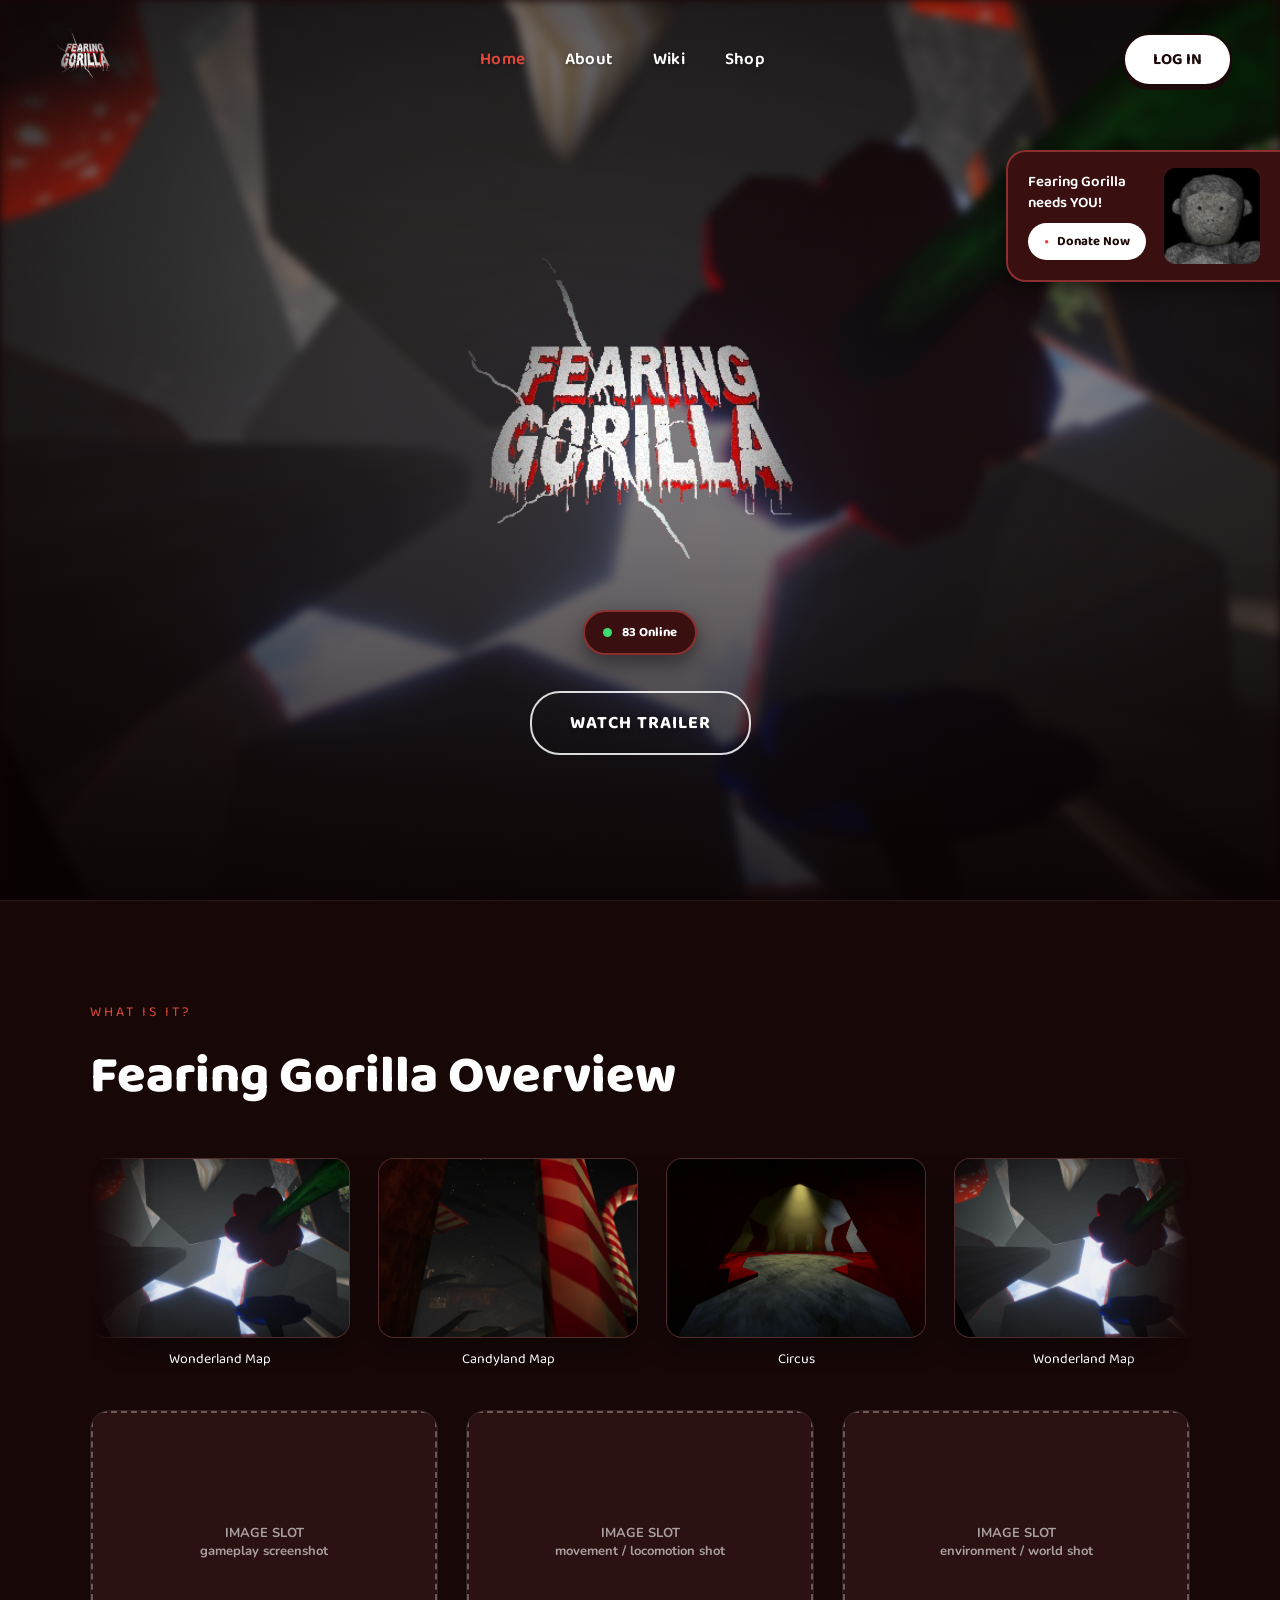
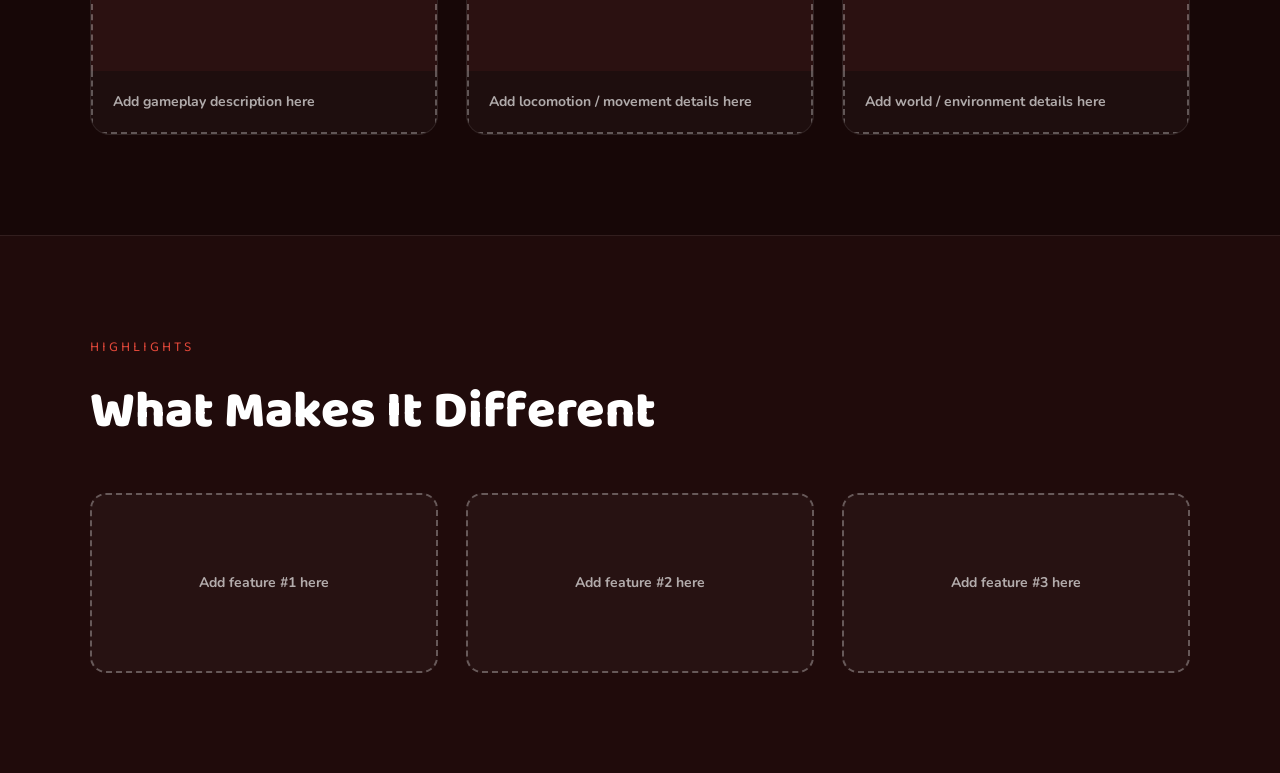
==== index.html @ 42591513 "push" ====
<!DOCTYPE html>
<html lang="en">
<head>
<meta charset="UTF-8">
<meta name="viewport" content="width=device-width, initial-scale=1.0">
<title>Fearing Gorilla</title>
<link rel="preconnect" href="https://fonts.googleapis.com">
<link rel="preconnect" href="https://fonts.gstatic.com" crossorigin>
<link href="https://fonts.googleapis.com/css2?family=Baloo+2:wght@500;600;700;800&family=Nunito:wght@400;600;700;800&display=swap" rel="stylesheet">
<link rel="stylesheet" href="css/style.css">
<link rel="icon" href="images/fg.WEBP" type="image/webp">
</head>
<body>

<nav class="navbar" id="navbar">
  <div class="logo-badge">
    <img src="images/fg.WEBP" alt="Fearing Gorilla logo">
  </div>

  <button class="menu-toggle" aria-label="Open menu">☰</button>

  <ul class="nav-links">
    <li><a href="index.html" class="active">Home</a></li>
    <li><a href="about.html">About</a></li>
    <li><a href="wiki.html">Wiki</a></li>
    <li><a href="https://your-shop-link.com" target="_blank" rel="noopener">Shop</a></li>
  </ul>

  <div class="nav-right">
    <button class="login-btn">LOG IN</button>
  </div>
</nav>

<div class="nav-overlay"></div>

<div class="hero" id="home">

  <img class="hero-bg" id="heroBg" alt="Fearing Gorilla background scene">
  <div class="hero-overlay"></div>

  <div class="minigame-panel">
    <div class="minigame-text">
      <p>Fearing Gorilla<br>needs YOU!</p>
      <a href="https://gofund.me/913f6c7d0" target="_blank" rel="noopener noreferrer">
        <button class="play-now">Donate Now</button>
      </a>
    </div>
    <div class="minigame-image">
      <img
        src="images/fgneedsyou.png"
        width="200"
        height="200"
      >
    </div>
  </div>

  <div class="hero-content">
    <img class="wordmark" src="images/fg.WEBP" alt="Fearing Gorilla wordmark logo">
    <div class="trailer-wrap">
      <button class="watch-trailer">WATCH TRAILER</button>
      <div class="online-badge online-badge--hero">
        <span class="online-dot"></span>
        <span id="onlineCount">-- Online</span>
      </div>
    </div>
  </div>

</div>

<section class="page-section">
  <div class="section-inner reveal">
    <div class="section-eyebrow">What is it?</div>
    <h2 class="section-title">Fearing Gorilla Overview</h2>
    <div class="photo-slider">
      <div class="slider-track" id="sliderTrack"></div>
    </div>
    <div class="info-slots">
      <div class="feature-card reveal-item">
        <div class="image-slot">IMAGE SLOT<br>gameplay screenshot</div>
        <div class="feature-text">Add gameplay description here</div>
      </div>
      <div class="feature-card reveal-item">
        <div class="image-slot">IMAGE SLOT<br>movement / locomotion shot</div>
        <div class="feature-text">Add locomotion / movement details here</div>
      </div>
      <div class="feature-card reveal-item">
        <div class="image-slot">IMAGE SLOT<br>environment / world shot</div>
        <div class="feature-text">Add world / environment details here</div>
      </div>
    </div>
  </div>
</section>

<section class="page-section alt">
  <div class="section-inner reveal">
    <div class="section-eyebrow">Highlights</div>
    <h2 class="section-title">What Makes It Different</h2>
    <div class="info-slots">
      <div class="info-slot">Add feature #1 here</div>
      <div class="info-slot">Add feature #2 here</div>
      <div class="info-slot">Add feature #3 here</div>
    </div>
  </div>
</section>

<script src="js/main.js"></script>

</body>
</html>
---- css/style.css ----
:root {
  --outline: #1c0909;
  --panel-dark: #3a0f0f;
  --panel-border: #8c2f2f;
  --accent: #c0392b;
  --accent-bright: #e2483a;
  --text-light: #ffffff;
  --nav-height: 96px;
  --body-bg: #170707;
  --body-bg-alt: #200b0b;
}

* {
  box-sizing: border-box;
  margin: 0;
  padding: 0;
}

html {
  scroll-behavior: smooth;
}

.resize-animation-stopper * {
  transition: none !important;
  animation: none !important;
}

html, body {
  height: 100%;
}

body {
  font-family: "Nunito", sans-serif;
  background: var(--body-bg);
  color: var(--text-light);
  overflow-x: hidden;
}

.navbar {
  position: fixed;
  top: 0;
  left: 0;
  right: 0;
  margin: 0 auto;
  width: 100%;
  z-index: 150;
  display: flex;
  align-items: center;
  justify-content: space-between;
  padding: 22px 48px;
  border-radius: 0px;
  transition:
    top 0.4s cubic-bezier(0.4, 0, 0.2, 1),
    width 0.4s cubic-bezier(0.4, 0, 0.2, 1),
    padding 0.4s cubic-bezier(0.4, 0, 0.2, 1),
    border-radius 0.4s ease;
}

.navbar::before {
  content: "";
  position: absolute;
  inset: 0;
  z-index: -1;
  border-radius: inherit;
  background: transparent;
  border: 1px solid transparent;
  transition: background 0.4s ease, border-color 0.4s ease, box-shadow 0.4s ease, backdrop-filter 0.4s ease;
}

.navbar.scrolled {
  top: 14px;
  width: min(92%, 1100px);
  padding: 10px 26px;
  border-radius: 999px;
}

.navbar.scrolled::before {
  background: rgba(58, 15, 15, 0.6);
  backdrop-filter: blur(16px);
  -webkit-backdrop-filter: blur(16px);
  border-color: rgba(255, 255, 255, 0.15);
  box-shadow: 0 10px 28px rgba(0, 0, 0, 0.45);
}

.logo-badge {
  display: flex;
  align-items: center;
  justify-content: center;
  width: 74px;
  height: 74px;
  flex-shrink: 0;
  transition: width 0.4s cubic-bezier(0.4, 0, 0.2, 1), height 0.4s cubic-bezier(0.4, 0, 0.2, 1);
}

.navbar.scrolled .logo-badge {
  width: 48px;
  height: 48px;
}

.logo-badge img {
  width: 100%;
  height: 100%;
  object-fit: contain;
}

.nav-links {
  display: flex;
  align-items: center;
  gap: 40px;
  list-style: none;
}

.nav-links a {
  color: var(--text-light);
  text-decoration: none;
  font-family: "Baloo 2", sans-serif;
  font-weight: 600;
  font-size: 17px;
  letter-spacing: 0.2px;
  text-shadow: 0 2px 4px rgba(0, 0, 0, 0.35);
  display: inline-flex;
  align-items: center;
  gap: 6px;
  transition: opacity 0.2s ease;
  white-space: nowrap;
}

.nav-links a:hover {
  opacity: 0.75;
}

.nav-links a.active {
  color: var(--accent-bright);
}

.nav-right {
  display: flex;
  align-items: center;
  gap: 18px;
  flex-shrink: 0;
}

.login-btn {
  font-family: "Baloo 2", sans-serif;
  font-weight: 700;
  font-size: 16px;
  color: var(--outline);
  background: var(--text-light);
  border: 2px solid var(--outline);
  border-radius: 30px;
  padding: 12px 28px;
  cursor: pointer;
  box-shadow: 0 4px 0 var(--outline);
  transition: transform 0.15s ease;
  white-space: nowrap;
}

.login-btn:hover {
  transform: translateY(-2px);
}

.menu-toggle {
  display: none;
  width: 42px;
  height: 42px;
  border-radius: 10px;
  border: 2px solid rgba(255, 255, 255, 0.6);
  background: rgba(255, 255, 255, 0.08);
  color: var(--text-light);
  font-size: 20px;
  cursor: pointer;
  align-items: center;
  justify-content: center;
  flex-shrink: 0;
}

.nav-overlay {
  display: none;
  position: fixed;
  inset: 0;
  background: rgba(0, 0, 0, 0.5);
  z-index: 130;
}

.nav-overlay.open {
  display: block;
}

.hero {
  position: relative;
  width: 100%;
  min-height: 100vh;
  display: flex;
  flex-direction: column;
  overflow: hidden;
}

.hero-bg {
  position: absolute;
  inset: 0;
  width: 100%;
  height: 100%;
  object-fit: cover;
  object-position: center center;
  z-index: 0;
  background: #3a1414;
  filter: blur(5px) saturate(1.15);
  opacity: 0;
  transition: opacity 0.8s ease;
}

.hero-bg.loaded {
  opacity: 1;
}

.hero-overlay {
  position: absolute;
  inset: 0;
  z-index: 1;
  background: linear-gradient(180deg, rgba(20, 5, 5, 0.25) 0%, rgba(15, 4, 4, 0.55) 60%, rgba(10, 2, 2, 0.85) 100%);
  pointer-events: none;
}

.hero-content {
  position: relative;
  z-index: 15;
  flex: 1;
  display: flex;
  flex-direction: column;
  align-items: center;
  justify-content: center;
  padding-top: calc(var(--nav-height) + 1vh);
  padding-bottom: 4vh;
  text-align: center;
  padding-left: 16px;
  padding-right: 16px;
}

.wordmark {
  width: min(64vw, 460px);
  height: auto;
  display: block;
}

.watch-trailer {
  margin-top: 22px;
  font-family: "Baloo 2", sans-serif;
  font-weight: 700;
  font-size: 18px;
  letter-spacing: 1px;
  color: var(--text-light);
  background: transparent;
  border: 2px solid rgba(255, 255, 255, 0.85);
  border-radius: 30px;
  padding: 16px 38px;
  cursor: pointer;
  text-shadow: 0 2px 4px rgba(0, 0, 0, 0.3);
  transition: background 0.2s ease;
}

.watch-trailer:hover {
  background: rgba(255, 255, 255, 0.12);
}

.trailer-wrap {
  position: relative;
  display: inline-block;
}

.online-badge.online-badge--hero {
  position: absolute;
  top: 0;
  left: 50%;
  bottom: auto;
  transform: translate(-50%, calc(-100% - 14px));
  z-index: 20;
  pointer-events: none;
  white-space: nowrap;
}

.minigame-panel {
  position: fixed;
  top: 150px;
  right: 0;
  z-index: 90;
  display: flex;
  align-items: center;
  background: var(--panel-dark);
  border: 2px solid var(--panel-border);
  border-right: none;
  border-radius: 20px 0 0 20px;
  padding: 16px 20px;
  box-shadow: -4px 6px 16px rgba(0, 0, 0, 0.45);
}

.minigame-text {
  font-family: "Baloo 2", sans-serif;
  margin-right: 18px;
}

.minigame-text p {
  font-size: 15px;
  font-weight: 600;
  line-height: 1.35;
  color: var(--text-light);
  white-space: nowrap;
}

.play-now {
  margin-top: 10px;
  display: inline-flex;
  align-items: center;
  gap: 8px;
  font-family: "Baloo 2", sans-serif;
  font-size: 13px;
  font-weight: 700;
  color: var(--outline);
  background: var(--text-light);
  border: none;
  border-radius: 20px;
  padding: 8px 16px;
  cursor: pointer;
}

.play-now::before {
  content: "\25CF";
  font-size: 8px;
  color: var(--accent-bright);
}

.minigame-image {
  width: 96px;
  height: 96px;
  border-radius: 12px;
  flex-shrink: 0;
  overflow: hidden;
}

.minigame-image img {
  width: 100%;
  height: 100%;
  object-fit: cover;
  display: block;
}

.online-badge {
  position: fixed;
  bottom: 24px;
  left: 24px;
  z-index: 90;
  display: flex;
  align-items: center;
  gap: 10px;
  background: var(--panel-dark);
  border: 2px solid var(--panel-border);
  border-radius: 999px;
  padding: 10px 18px;
  box-shadow: 0 8px 20px rgba(0, 0, 0, 0.45);
  font-family: "Baloo 2", sans-serif;
  font-size: 13px;
  font-weight: 700;
  color: var(--text-light);
}

.online-dot {
  width: 9px;
  height: 9px;
  border-radius: 50%;
  background: #3ddc71;
  box-shadow: 0 0 0 0 rgba(61, 220, 113, 0.6);
  animation: online-pulse 2s ease-out infinite;
  flex-shrink: 0;
}

@keyframes online-pulse {
  0% { box-shadow: 0 0 0 0 rgba(61, 220, 113, 0.6); }
  70% { box-shadow: 0 0 0 9px rgba(61, 220, 113, 0); }
  100% { box-shadow: 0 0 0 0 rgba(61, 220, 113, 0); }
}

.page-hero {
  position: relative;
  padding: calc(var(--nav-height) + 60px) 48px 80px 48px;
  text-align: center;
  background: radial-gradient(circle at 50% 0%, rgba(140, 47, 47, 0.35), transparent 60%), var(--body-bg);
}

.page-hero .section-eyebrow {
  justify-content: center;
  display: flex;
}

.page-hero .section-title {
  margin-bottom: 16px;
}

.page-hero p {
  max-width: 700px;
  margin: 0 auto;
  font-size: 17px;
  line-height: 1.7;
  color: rgba(255, 255, 255, 0.8);
}

.page-section {
  position: relative;
  padding: 100px 48px;
  background: var(--body-bg);
  border-top: 1px solid rgba(255, 255, 255, 0.08);
}

.page-section.alt {
  background: var(--body-bg-alt);
}

.section-inner {
  max-width: 1100px;
  margin: 0 auto;
}

.section-eyebrow {
  font-family: "Baloo 2", sans-serif;
  font-size: 14px;
  letter-spacing: 3px;
  color: var(--accent-bright);
  text-transform: uppercase;
  margin-bottom: 12px;
}

.section-title {
  font-family: "Baloo 2", sans-serif;
  font-weight: 800;
  font-size: clamp(30px, 5vw, 52px);
  margin-bottom: 40px;
  color: var(--text-light);
}

.info-slots {
  display: grid;
  grid-template-columns: repeat(auto-fit, minmax(260px, 1fr));
  gap: 28px;
}

.photo-slider {
  overflow: hidden;
  margin: 20px 0 40px;
  position: relative;
  -webkit-mask-image: linear-gradient(90deg, transparent, #000 6%, #000 94%, transparent);
  mask-image: linear-gradient(90deg, transparent, #000 6%, #000 94%, transparent);
}
.photo-slider:hover .slider-track {
  animation-play-state: paused;
}
.slider-track {
  display: flex;
  align-items: flex-start;
  width: max-content;
  animation: slide-track 30s linear infinite;
}
.photo-slider .slide-item {
  display: flex;
  flex-direction: column;
  align-items: center;
  flex-shrink: 0;
  margin-right: 28px;
  text-align: center;
}
.photo-slider .slide-item img {
  width: 260px;
  height: 180px;
  object-fit: cover;
  display: block;
  margin-bottom: 10px;
  border-radius: 16px;
  border: 1px solid rgba(255, 255, 255, 0.12);
  box-shadow: 0 10px 24px rgba(0, 0, 0, 0.35);
  background: var(--panel-dark);
  opacity: 0;
  transition: transform 0.3s ease, box-shadow 0.3s ease, opacity 0.5s ease;
}
.photo-slider .slide-item img.loaded {
  opacity: 1;
}
.photo-slider .slide-item:hover img {
  transform: translateY(-6px);
  box-shadow: 0 16px 32px rgba(0, 0, 0, 0.5);
}
.photo-slider .slide-item .slide-text {
  font-family: "Baloo 2", sans-serif;
  font-size: 14px;
  color: var(--text-light);
  text-shadow: 0 1px 3px rgba(0, 0, 0, 0.6);
}
@keyframes slide-track {
  0% { transform: translateX(0); }
  100% { transform: translateX(-50%); }
}

.info-slot {
  min-height: 180px;
  border: 2px dashed rgba(255, 255, 255, 0.3);
  border-radius: 16px;
  background: rgba(255, 255, 255, 0.03);
  display: flex;
  align-items: center;
  justify-content: center;
  text-align: center;
  padding: 24px;
  font-family: "Nunito", sans-serif;
  font-size: 14px;
  font-weight: 700;
  color: rgba(255, 255, 255, 0.65);
  line-height: 1.5;
}

.feature-card {
  display: flex;
  flex-direction: column;
  border-radius: 20px;
  overflow: hidden;
  background: rgba(255, 255, 255, 0.03);
  border: 1px solid rgba(255, 255, 255, 0.08);
}

.feature-card .image-slot {
  aspect-ratio: 4 / 3;
  border: 2px dashed rgba(255, 255, 255, 0.3);
  border-bottom: none;
  background: rgba(140, 47, 47, 0.12);
  display: flex;
  align-items: center;
  justify-content: center;
  text-align: center;
  font-family: "Nunito", sans-serif;
  font-weight: 700;
  font-size: 13px;
  color: rgba(255, 255, 255, 0.6);
  padding: 16px;
}

.feature-card .feature-text {
  padding: 20px;
  font-size: 14px;
  font-weight: 700;
  color: rgba(255, 255, 255, 0.65);
  line-height: 1.5;
  border: 2px dashed rgba(255, 255, 255, 0.3);
  border-top: none;
  flex: 1;
}

.reveal {
  opacity: 0;
  transform: translateY(48px) scale(0.98);
  transition: opacity 0.9s cubic-bezier(0.16, 1, 0.3, 1), transform 0.9s cubic-bezier(0.16, 1, 0.3, 1);
}

.reveal.visible {
  opacity: 1;
  transform: translateY(0) scale(1);
}

.info-slots .reveal-item {
  opacity: 0;
  transform: translateY(36px);
  transition: opacity 0.7s cubic-bezier(0.16, 1, 0.3, 1), transform 0.7s cubic-bezier(0.16, 1, 0.3, 1);
}

.info-slots .reveal-item.visible {
  opacity: 1;
  transform: translateY(0);
}

.info-slots .reveal-item:nth-child(1) { transition-delay: 0s; }
.info-slots .reveal-item:nth-child(2) { transition-delay: 0.12s; }
.info-slots .reveal-item:nth-child(3) { transition-delay: 0.24s; }
.info-slots .reveal-item:nth-child(4) { transition-delay: 0.36s; }

@media (max-width: 900px) {
  .navbar {
    padding: 18px 18px;
  }

  .navbar.scrolled {
    width: 94%;
    padding: 8px 16px;
  }

  .logo-badge {
    width: 52px;
    height: 52px;
  }

  .navbar.scrolled .logo-badge {
    width: 40px;
    height: 40px;
  }

  .nav-links {
    position: fixed;
    top: 0;
    right: 0;
    height: 100vh;
    width: min(78vw, 320px);
    background: var(--panel-dark);
    border-left: 2px solid var(--panel-border);
    flex-direction: column;
    justify-content: center;
    align-items: flex-start;
    gap: 28px;
    padding: 40px;
    z-index: 140;
    transform: translateX(100%);
    transition: none;
  }

  .nav-links.menu-transition {
    transition: transform 0.3s ease;
  }

  .nav-links.open {
    transform: translateX(0);
  }

  .nav-links a {
    font-size: 20px;
  }

  .nav-right .login-btn {
    display: none;
  }

  .menu-toggle {
    display: flex;
    margin-left: auto;
  }

  .wordmark {
    width: min(70vw, 340px);
  }

  .watch-trailer {
    margin-top: 18px;
    padding: 13px 30px;
    font-size: 15px;
  }

  .minigame-panel {
    top: 88px;
    right: 0;
    max-width: 62vw;
    border-radius: 16px 0 0 16px;
    padding: 10px 12px;
  }

  .minigame-text {
    margin-right: 10px;
  }

  .minigame-text p {
    white-space: normal;
    font-size: 11px;
  }

  .play-now {
    font-size: 10px;
    padding: 6px 10px;
  }

  .minigame-image {
    width: 52px;
    height: 52px;
  }

  .page-section {
    padding: 70px 24px;
  }

  .page-hero {
    padding: calc(var(--nav-height) + 40px) 24px 60px 24px;
  }
}

@media (max-width: 480px) {
  .wordmark {
    width: 78vw;
  }

  .minigame-panel {
    top: 76px;
    max-width: 58vw;
    padding: 8px 10px;
  }

  .minigame-text p {
    font-size: 10px;
  }

  .minigame-image {
    width: 44px;
    height: 44px;
  }
}
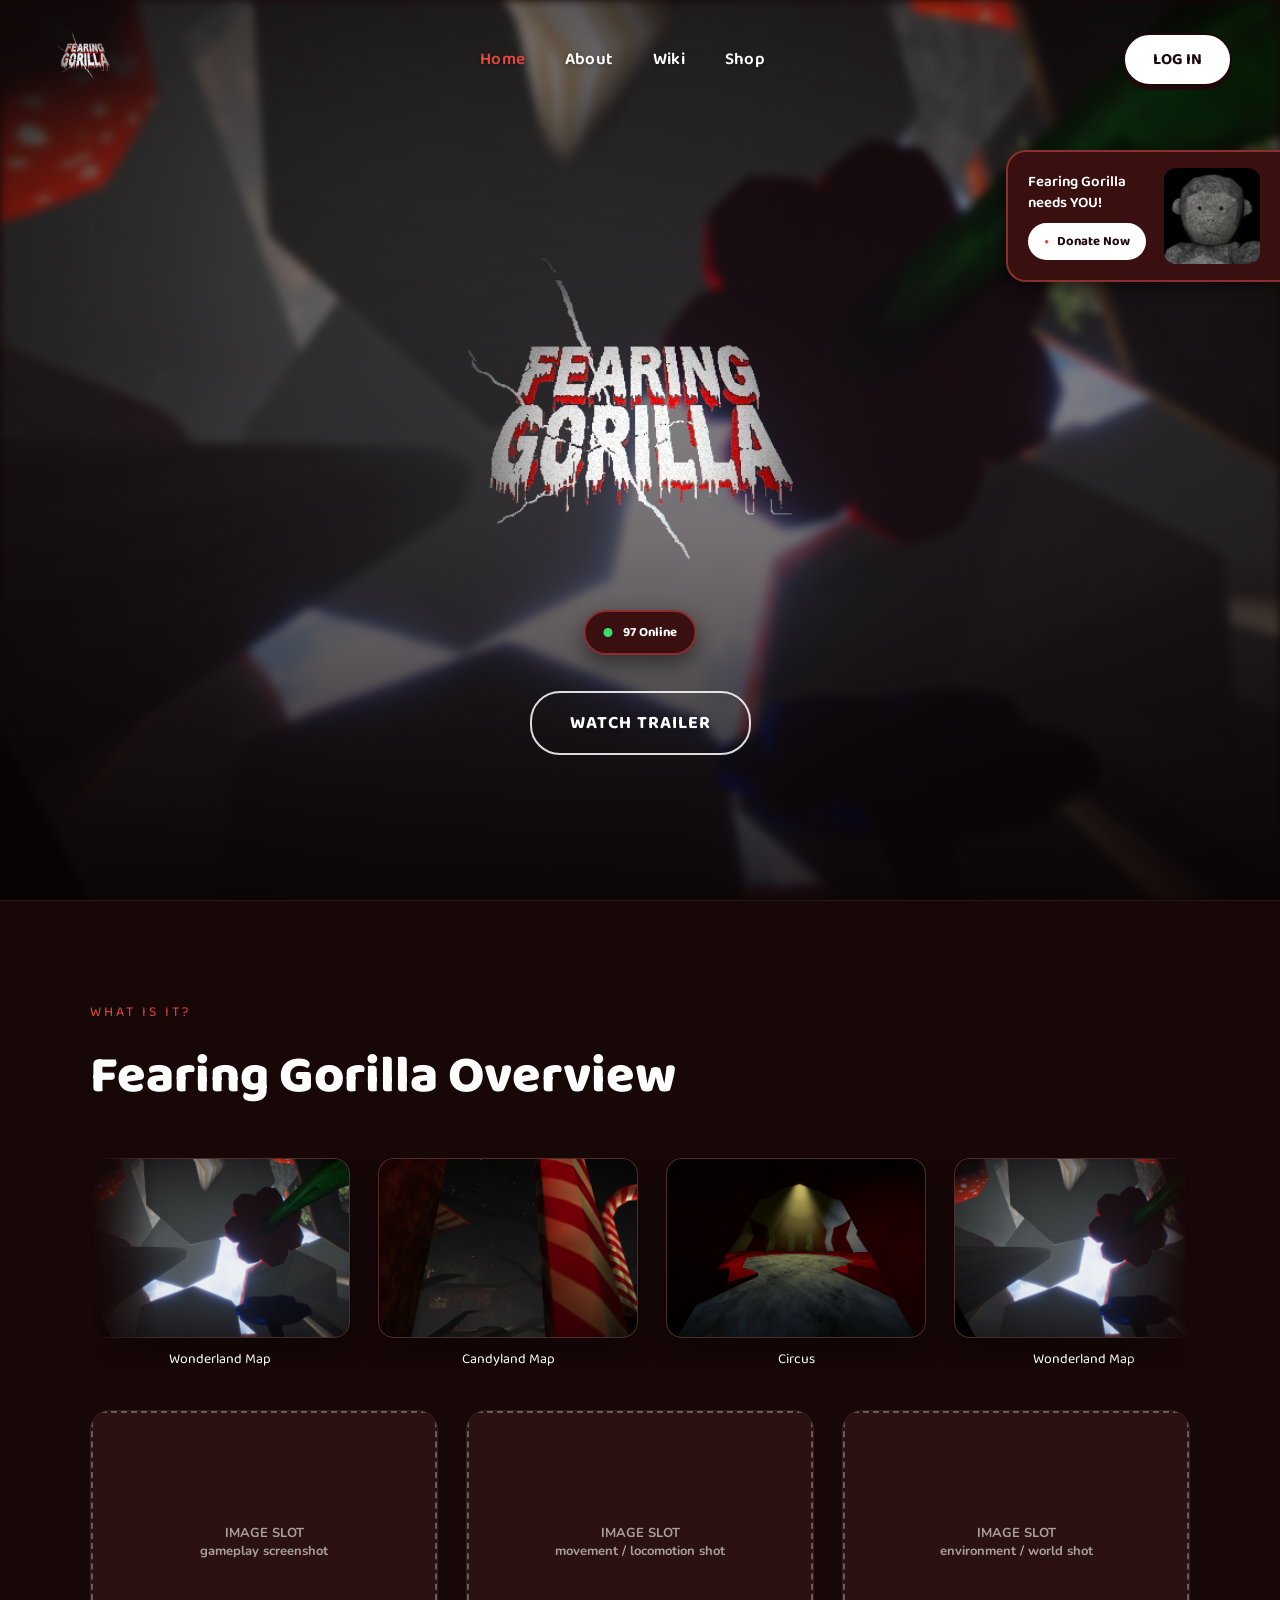
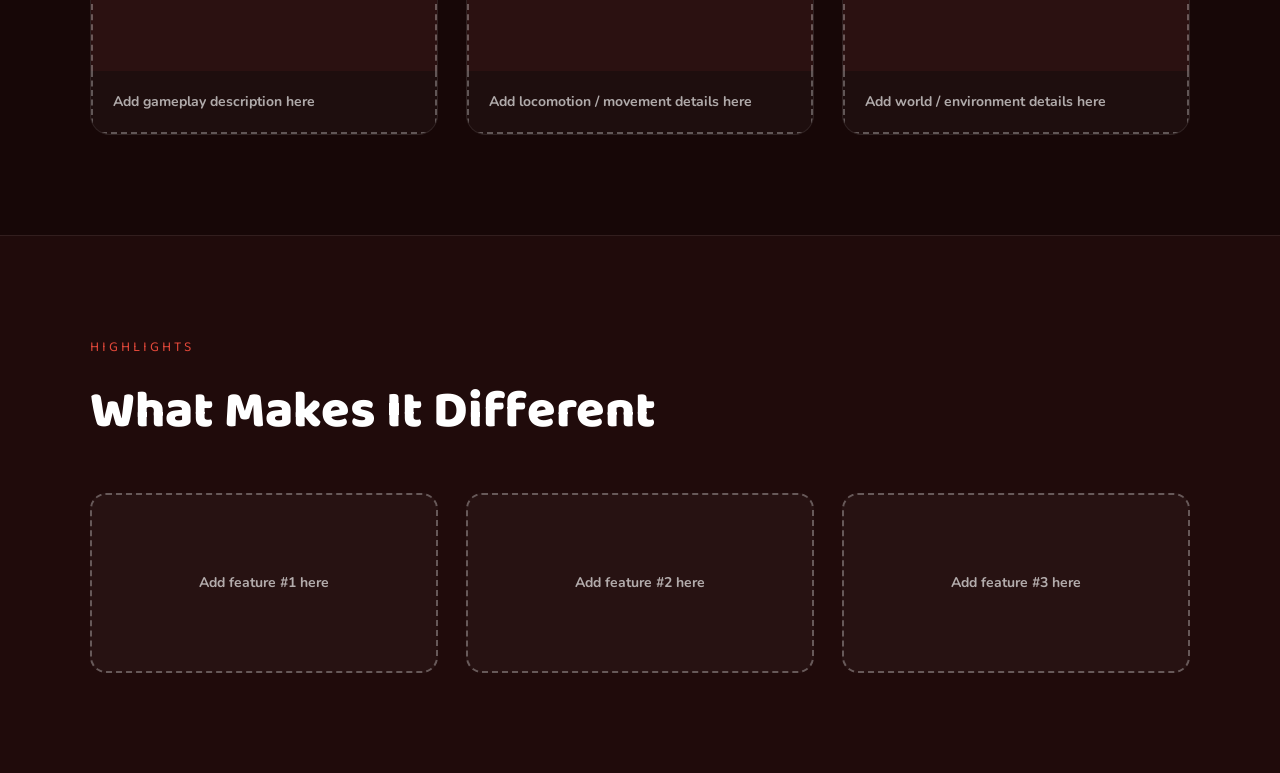
==== commit 63f67736: "AMAMAMAMA" ====
--- a/index.html
+++ b/index.html
@@ -24,6 +24,7 @@
     <li><a href="about.html">About</a></li>
     <li><a href="wiki.html">Wiki</a></li>
     <li><a href="https://your-shop-link.com" target="_blank" rel="noopener">Shop</a></li>
+    <li class="nav-login-item"><button class="login-btn">LOG IN</button></li>
   </ul>
 
   <div class="nav-right">
--- a/css/style.css
+++ b/css/style.css
@@ -131,6 +131,10 @@
 
 .nav-links a.active {
   color: var(--accent-bright);
+}
+
+.nav-login-item {
+  display: none;
 }
 
 .nav-right {
@@ -626,6 +630,16 @@
     font-size: 20px;
   }
 
+  .nav-login-item {
+    display: block;
+    width: 100%;
+    margin-top: 4px;
+  }
+
+  .nav-login-item .login-btn {
+    width: 100%;
+  }
+
   .nav-right .login-btn {
     display: none;
   }
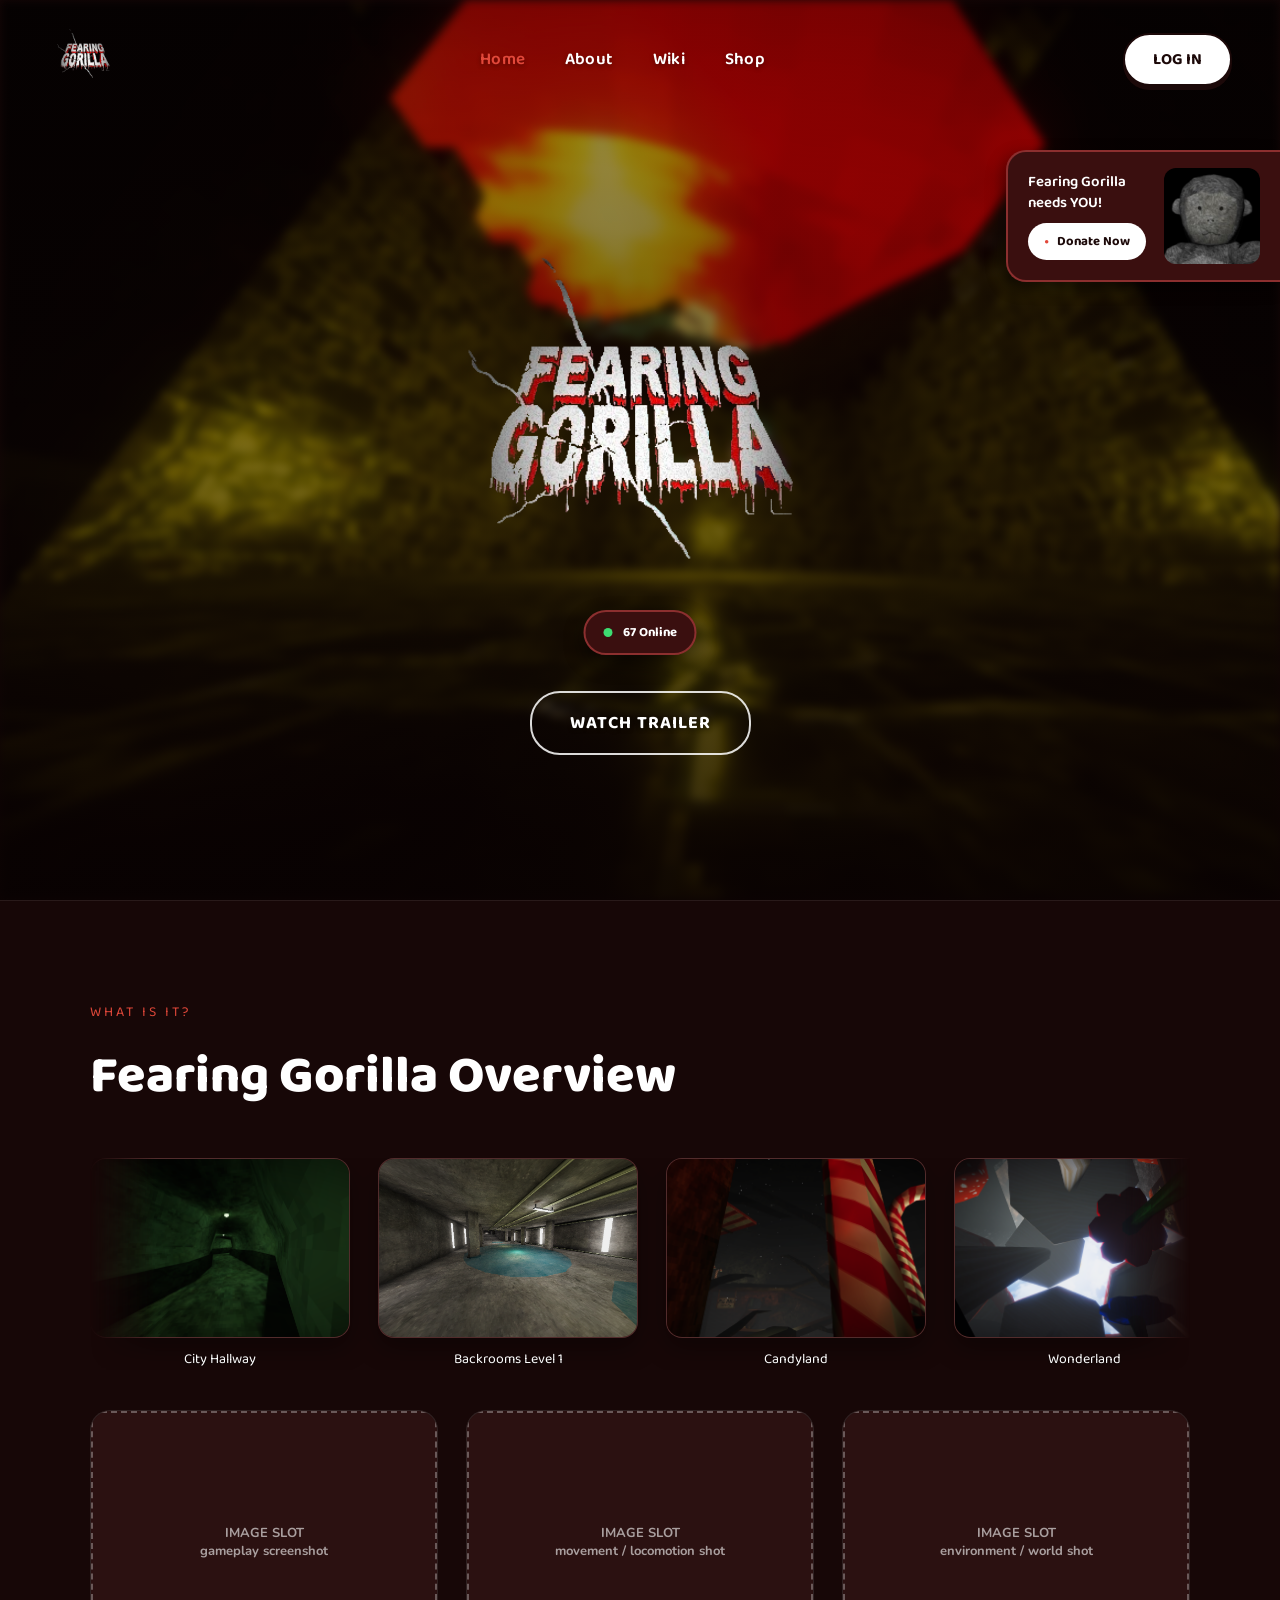
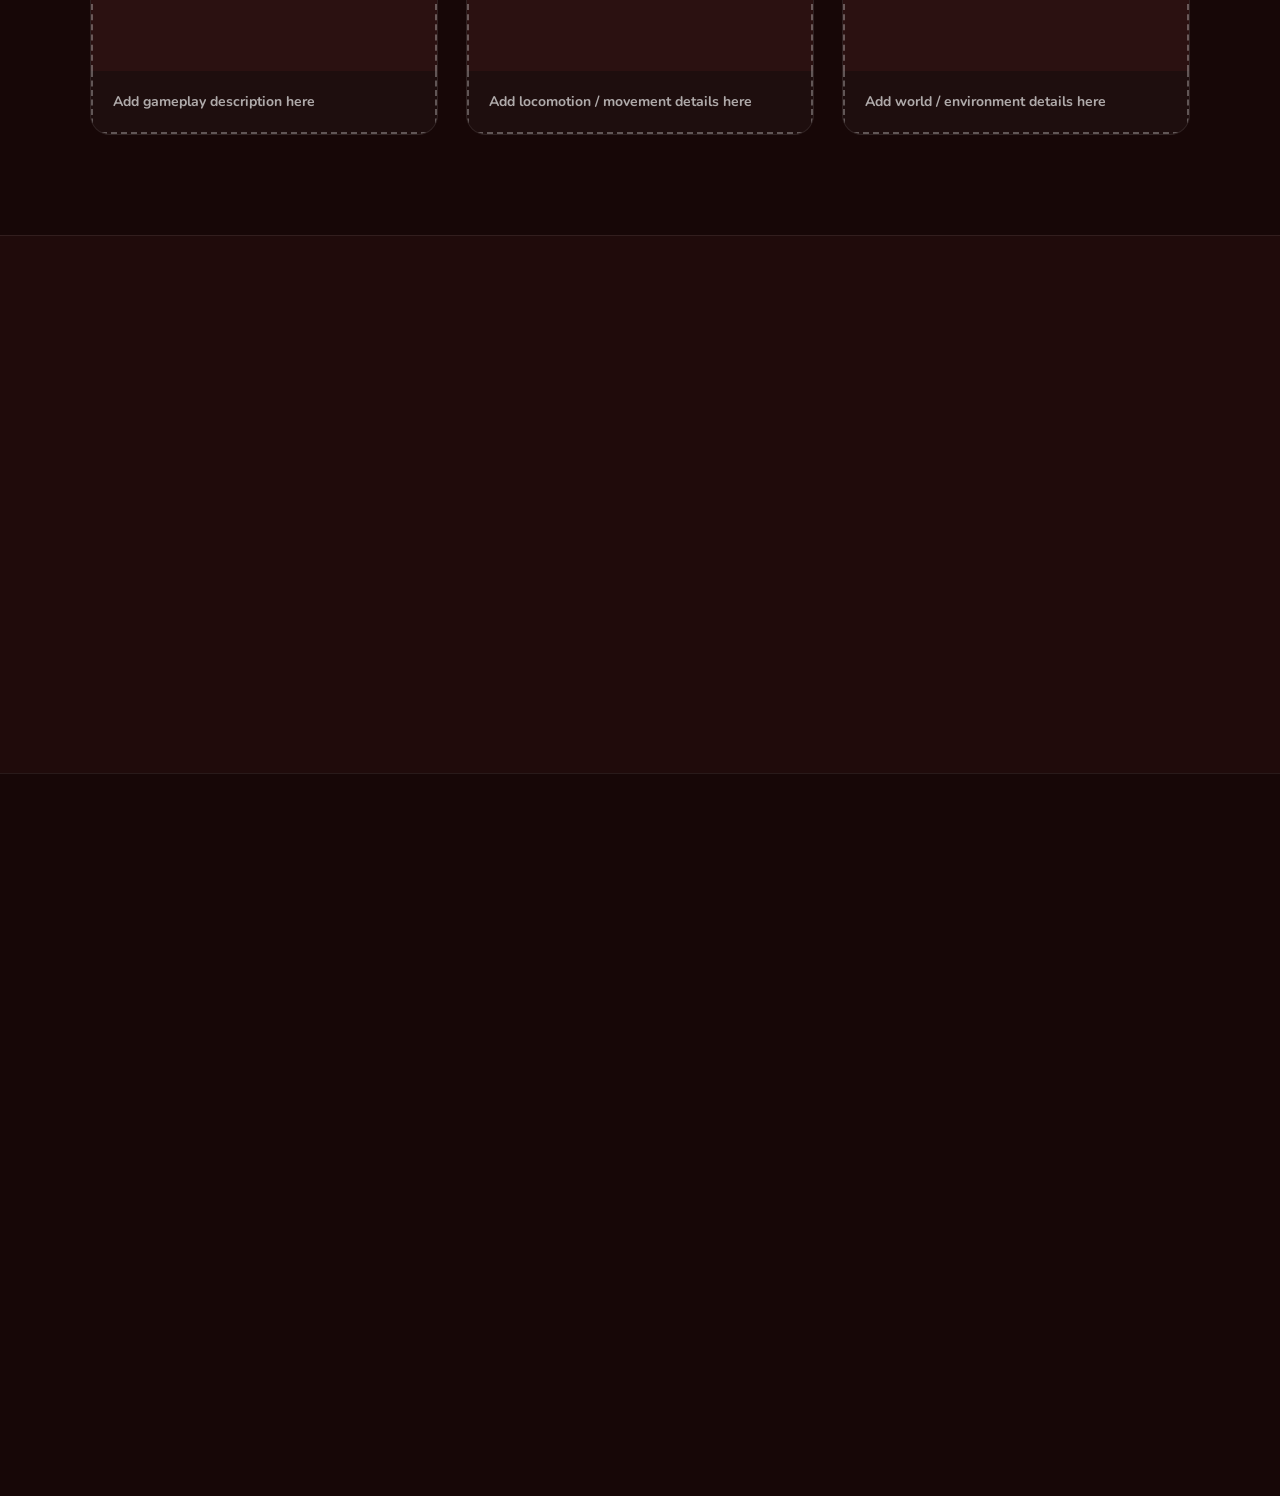
==== commit 3b4909e1: "new iamges" ====
--- a/index.html
+++ b/index.html
@@ -97,9 +97,30 @@
     <div class="section-eyebrow">Highlights</div>
     <h2 class="section-title">What Makes It Different</h2>
     <div class="info-slots">
-      <div class="info-slot">Add feature #1 here</div>
-      <div class="info-slot">Add feature #2 here</div>
-      <div class="info-slot">Add feature #3 here</div>
+      <div class="info-slot reveal-item">Popularized the summon concept in GTH</div>
+      <div class="info-slot reveal-item">A visual style that stands apart from most games in the genre</div>
+      <div class="info-slot reveal-item">Home to original monster designs like Wendigo and Jesterox</div>
+    </div>
+  </div>
+</section>
+
+<section class="page-section">
+  <div class="section-inner reveal">
+    <div class="section-eyebrow">Cinematics</div>
+    <h2 class="section-title">Trailers</h2>
+    <div class="info-slots">
+      <div class="feature-card reveal-item">
+        <div class="video-embed">
+          <iframe src="https://www.youtube-nocookie.com/embed/gchhqTgJVt0" title="YAAI Cinematic Trailer" loading="lazy" allow="accelerometer; autoplay; clipboard-write; encrypted-media; gyroscope; picture-in-picture; web-share" allowfullscreen></iframe>
+        </div>
+        <div class="feature-text">YAAI — Cinematic Trailer</div>
+      </div>
+      <div class="feature-card reveal-item">
+        <div class="video-embed">
+          <iframe src="https://www.youtube-nocookie.com/embed/AbnX6OVmGRc" title="Achromatic Providence Cinematic Trailer" loading="lazy" allow="accelerometer; autoplay; clipboard-write; encrypted-media; gyroscope; picture-in-picture; web-share" allowfullscreen></iframe>
+        </div>
+        <div class="feature-text">Achromatic Providence — Cinematic Trailer</div>
+      </div>
     </div>
   </div>
 </section>
--- a/css/style.css
+++ b/css/style.css
@@ -25,6 +25,31 @@
   animation: none !important;
 }
 
+@keyframes fade-up-in {
+  from { opacity: 0; transform: translateY(28px); }
+  to { opacity: 1; transform: translateY(0); }
+}
+
+@keyframes fade-in-only {
+  from { opacity: 0; }
+  to { opacity: 1; }
+}
+
+@keyframes drop-in {
+  from { opacity: 0; transform: translateY(-26px); }
+  to { opacity: 1; transform: translateY(0); }
+}
+
+@keyframes slide-in-right {
+  from { opacity: 0; transform: translateX(50px); }
+  to { opacity: 1; transform: translateX(0); }
+}
+
+@keyframes rise-in {
+  from { opacity: 0; transform: translateY(20px); }
+  to { opacity: 1; transform: translateY(0); }
+}
+
 html, body {
   height: 100%;
 }
@@ -34,6 +59,17 @@
   background: var(--body-bg);
   color: var(--text-light);
   overflow-x: hidden;
+  opacity: 0;
+  transition: opacity 0.4s cubic-bezier(0.4, 0, 0.2, 1);
+}
+
+body.page-loaded {
+  opacity: 1;
+}
+
+body.page-leaving {
+  opacity: 0;
+  transition: opacity 0.3s cubic-bezier(0.4, 0, 0.2, 1);
 }
 
 .navbar {
@@ -49,6 +85,7 @@
   justify-content: space-between;
   padding: 22px 48px;
   border-radius: 0px;
+  animation: drop-in 0.7s cubic-bezier(0.16, 1, 0.3, 1) both;
   transition:
     top 0.4s cubic-bezier(0.4, 0, 0.2, 1),
     width 0.4s cubic-bezier(0.4, 0, 0.2, 1),
@@ -101,6 +138,11 @@
   width: 100%;
   height: 100%;
   object-fit: contain;
+  transition: transform 0.35s cubic-bezier(0.34, 1.56, 0.64, 1);
+}
+
+.logo-badge:hover img {
+  transform: scale(1.08) rotate(-4deg);
 }
 
 .nav-links {
@@ -121,12 +163,31 @@
   display: inline-flex;
   align-items: center;
   gap: 6px;
-  transition: opacity 0.2s ease;
+  position: relative;
+  transition: opacity 0.25s ease, transform 0.25s ease;
   white-space: nowrap;
 }
 
+.nav-links a::after {
+  content: "";
+  position: absolute;
+  left: 0;
+  bottom: -4px;
+  width: 100%;
+  height: 2px;
+  background: var(--accent-bright);
+  transform: scaleX(0);
+  transform-origin: left;
+  transition: transform 0.3s cubic-bezier(0.4, 0, 0.2, 1);
+}
+
 .nav-links a:hover {
-  opacity: 0.75;
+  opacity: 0.85;
+  transform: translateY(-2px);
+}
+
+.nav-links a:hover::after {
+  transform: scaleX(1);
 }
 
 .nav-links a.active {
@@ -155,12 +216,18 @@
   padding: 12px 28px;
   cursor: pointer;
   box-shadow: 0 4px 0 var(--outline);
-  transition: transform 0.15s ease;
+  transition: transform 0.2s cubic-bezier(0.34, 1.56, 0.64, 1), box-shadow 0.2s ease;
   white-space: nowrap;
 }
 
 .login-btn:hover {
-  transform: translateY(-2px);
+  transform: translateY(-3px);
+  box-shadow: 0 6px 0 var(--outline);
+}
+
+.login-btn:active {
+  transform: translateY(1px);
+  box-shadow: 0 2px 0 var(--outline);
 }
 
 .menu-toggle {
@@ -176,18 +243,35 @@
   align-items: center;
   justify-content: center;
   flex-shrink: 0;
+  transition: background 0.2s ease, border-color 0.2s ease, transform 0.35s cubic-bezier(0.34, 1.56, 0.64, 1);
+}
+
+.menu-toggle:hover {
+  background: rgba(255, 255, 255, 0.16);
+  border-color: rgba(255, 255, 255, 0.9);
+}
+
+.menu-toggle:active {
+  transform: scale(0.9);
+}
+
+.menu-toggle.is-open {
+  transform: rotate(90deg);
 }
 
 .nav-overlay {
-  display: none;
   position: fixed;
   inset: 0;
   background: rgba(0, 0, 0, 0.5);
   z-index: 130;
+  opacity: 0;
+  pointer-events: none;
+  transition: opacity 0.3s ease;
 }
 
 .nav-overlay.open {
-  display: block;
+  opacity: 1;
+  pointer-events: auto;
 }
 
 .hero {
@@ -244,6 +328,7 @@
   width: min(64vw, 460px);
   height: auto;
   display: block;
+  animation: fade-up-in 0.9s cubic-bezier(0.16, 1, 0.3, 1) 0.15s both;
 }
 
 .watch-trailer {
@@ -259,11 +344,19 @@
   padding: 16px 38px;
   cursor: pointer;
   text-shadow: 0 2px 4px rgba(0, 0, 0, 0.3);
-  transition: background 0.2s ease;
+  animation: fade-up-in 0.9s cubic-bezier(0.16, 1, 0.3, 1) 0.4s both;
+  transition: background 0.25s ease, transform 0.25s cubic-bezier(0.34, 1.56, 0.64, 1), box-shadow 0.25s ease, border-color 0.25s ease;
 }
 
 .watch-trailer:hover {
   background: rgba(255, 255, 255, 0.12);
+  transform: translateY(-3px) scale(1.03);
+  box-shadow: 0 10px 24px rgba(0, 0, 0, 0.35);
+  border-color: #ffffff;
+}
+
+.watch-trailer:active {
+  transform: translateY(-1px) scale(0.98);
 }
 
 .trailer-wrap {
@@ -280,6 +373,7 @@
   z-index: 20;
   pointer-events: none;
   white-space: nowrap;
+  animation: fade-in-only 0.9s ease 0.7s both;
 }
 
 .minigame-panel {
@@ -295,6 +389,14 @@
   border-radius: 20px 0 0 20px;
   padding: 16px 20px;
   box-shadow: -4px 6px 16px rgba(0, 0, 0, 0.45);
+  transform-origin: right center;
+  animation: slide-in-right 0.8s cubic-bezier(0.16, 1, 0.3, 1) 0.5s both;
+  transition: transform 0.3s cubic-bezier(0.34, 1.56, 0.64, 1), box-shadow 0.3s ease;
+}
+
+.minigame-panel:hover {
+  transform: scale(1.035);
+  box-shadow: -8px 10px 24px rgba(0, 0, 0, 0.55);
 }
 
 .minigame-text {
@@ -324,6 +426,16 @@
   border-radius: 20px;
   padding: 8px 16px;
   cursor: pointer;
+  transition: transform 0.2s cubic-bezier(0.34, 1.56, 0.64, 1), box-shadow 0.2s ease;
+}
+
+.play-now:hover {
+  transform: translateY(-2px) scale(1.04);
+  box-shadow: 0 6px 14px rgba(0, 0, 0, 0.35);
+}
+
+.play-now:active {
+  transform: translateY(0) scale(0.97);
 }
 
 .play-now::before {
@@ -364,6 +476,7 @@
   font-size: 13px;
   font-weight: 700;
   color: var(--text-light);
+  animation: rise-in 0.7s cubic-bezier(0.16, 1, 0.3, 1) 0.3s both;
 }
 
 .online-dot {
@@ -392,10 +505,12 @@
 .page-hero .section-eyebrow {
   justify-content: center;
   display: flex;
+  animation: rise-in 0.6s cubic-bezier(0.16, 1, 0.3, 1) 0.1s both;
 }
 
 .page-hero .section-title {
   margin-bottom: 16px;
+  animation: rise-in 0.7s cubic-bezier(0.16, 1, 0.3, 1) 0.2s both;
 }
 
 .page-hero p {
@@ -404,6 +519,7 @@
   font-size: 17px;
   line-height: 1.7;
   color: rgba(255, 255, 255, 0.8);
+  animation: rise-in 0.7s cubic-bezier(0.16, 1, 0.3, 1) 0.32s both;
 }
 
 .page-section {
@@ -459,7 +575,7 @@
   display: flex;
   align-items: flex-start;
   width: max-content;
-  animation: slide-track 30s linear infinite;
+  animation: slide-track 65s linear infinite;
 }
 .photo-slider .slide-item {
   display: flex;
@@ -480,20 +596,68 @@
   box-shadow: 0 10px 24px rgba(0, 0, 0, 0.35);
   background: var(--panel-dark);
   opacity: 0;
-  transition: transform 0.3s ease, box-shadow 0.3s ease, opacity 0.5s ease;
+  transition: transform 0.35s cubic-bezier(0.34, 1.56, 0.64, 1), box-shadow 0.35s ease, opacity 0.5s ease, border-color 0.35s ease;
 }
 .photo-slider .slide-item img.loaded {
   opacity: 1;
 }
 .photo-slider .slide-item:hover img {
-  transform: translateY(-6px);
-  box-shadow: 0 16px 32px rgba(0, 0, 0, 0.5);
+  transform: translateY(-8px) scale(1.03);
+  box-shadow: 0 18px 36px rgba(0, 0, 0, 0.55);
+  border-color: rgba(255, 255, 255, 0.3);
 }
 .photo-slider .slide-item .slide-text {
   font-family: "Baloo 2", sans-serif;
   font-size: 14px;
   color: var(--text-light);
   text-shadow: 0 1px 3px rgba(0, 0, 0, 0.6);
+}
+.photo-slider .slide-item .slide-text.glitch {
+  position: relative;
+  color: var(--text-light);
+  letter-spacing: 0.5px;
+  animation: glitch-flicker 3.6s infinite;
+}
+.photo-slider .slide-item .slide-text.glitch::before,
+.photo-slider .slide-item .slide-text.glitch::after {
+  content: attr(data-text);
+  position: absolute;
+  left: 0;
+  top: 0;
+  width: 100%;
+  text-shadow: none;
+}
+.photo-slider .slide-item .slide-text.glitch::before {
+  color: #ff2b52;
+  clip-path: inset(0 0 55% 0);
+  animation: glitch-shift-1 2.4s infinite linear alternate-reverse;
+}
+.photo-slider .slide-item .slide-text.glitch::after {
+  color: #2be9ff;
+  clip-path: inset(55% 0 0 0);
+  animation: glitch-shift-2 2.1s infinite linear alternate-reverse;
+}
+@keyframes glitch-shift-1 {
+  0% { transform: translate(0, 0); }
+  20% { transform: translate(-2px, 1px); }
+  40% { transform: translate(2px, -1px); }
+  60% { transform: translate(-1px, 2px); }
+  80% { transform: translate(1px, -2px); }
+  100% { transform: translate(0, 0); }
+}
+@keyframes glitch-shift-2 {
+  0% { transform: translate(0, 0); }
+  25% { transform: translate(2px, -1px); }
+  50% { transform: translate(-2px, 1px); }
+  75% { transform: translate(1px, 2px); }
+  100% { transform: translate(0, 0); }
+}
+@keyframes glitch-flicker {
+  0%, 91%, 100% { opacity: 1; }
+  92% { opacity: 0.4; }
+  93% { opacity: 0.9; }
+  95% { opacity: 0.3; }
+  96% { opacity: 1; }
 }
 @keyframes slide-track {
   0% { transform: translateX(0); }
@@ -515,6 +679,13 @@
   font-weight: 700;
   color: rgba(255, 255, 255, 0.65);
   line-height: 1.5;
+  transition: transform 0.3s cubic-bezier(0.16, 1, 0.3, 1), border-color 0.3s ease, background 0.3s ease;
+}
+
+.info-slot:hover {
+  transform: translateY(-4px);
+  border-color: rgba(226, 72, 58, 0.5);
+  background: rgba(255, 255, 255, 0.05);
 }
 
 .feature-card {
@@ -524,6 +695,14 @@
   overflow: hidden;
   background: rgba(255, 255, 255, 0.03);
   border: 1px solid rgba(255, 255, 255, 0.08);
+  transition: transform 0.35s cubic-bezier(0.16, 1, 0.3, 1), border-color 0.35s ease, background 0.35s ease, box-shadow 0.35s ease;
+}
+
+.feature-card:hover {
+  transform: translateY(-8px);
+  border-color: rgba(226, 72, 58, 0.5);
+  background: rgba(255, 255, 255, 0.05);
+  box-shadow: 0 20px 40px rgba(0, 0, 0, 0.35);
 }
 
 .feature-card .image-slot {
@@ -540,6 +719,22 @@
   font-size: 13px;
   color: rgba(255, 255, 255, 0.6);
   padding: 16px;
+}
+
+.feature-card .video-embed {
+  position: relative;
+  width: 100%;
+  aspect-ratio: 16 / 9;
+  background: #000;
+}
+
+.feature-card .video-embed iframe {
+  position: absolute;
+  inset: 0;
+  width: 100%;
+  height: 100%;
+  border: 0;
+  display: block;
 }
 
 .feature-card .feature-text {
@@ -555,30 +750,36 @@
 
 .reveal {
   opacity: 0;
-  transform: translateY(48px) scale(0.98);
-  transition: opacity 0.9s cubic-bezier(0.16, 1, 0.3, 1), transform 0.9s cubic-bezier(0.16, 1, 0.3, 1);
+  transform: translateY(56px) scale(0.96);
+  filter: blur(6px);
+  transition: opacity 1s cubic-bezier(0.16, 1, 0.3, 1), transform 1s cubic-bezier(0.16, 1, 0.3, 1), filter 1s cubic-bezier(0.16, 1, 0.3, 1);
 }
 
 .reveal.visible {
   opacity: 1;
   transform: translateY(0) scale(1);
+  filter: blur(0);
 }
 
 .info-slots .reveal-item {
   opacity: 0;
-  transform: translateY(36px);
-  transition: opacity 0.7s cubic-bezier(0.16, 1, 0.3, 1), transform 0.7s cubic-bezier(0.16, 1, 0.3, 1);
+  transform: translateY(44px) scale(0.97);
+  filter: blur(4px);
+  transition: opacity 0.8s cubic-bezier(0.16, 1, 0.3, 1), transform 0.8s cubic-bezier(0.16, 1, 0.3, 1), filter 0.8s cubic-bezier(0.16, 1, 0.3, 1);
 }
 
 .info-slots .reveal-item.visible {
   opacity: 1;
-  transform: translateY(0);
+  transform: translateY(0) scale(1);
+  filter: blur(0);
 }
 
 .info-slots .reveal-item:nth-child(1) { transition-delay: 0s; }
-.info-slots .reveal-item:nth-child(2) { transition-delay: 0.12s; }
-.info-slots .reveal-item:nth-child(3) { transition-delay: 0.24s; }
-.info-slots .reveal-item:nth-child(4) { transition-delay: 0.36s; }
+.info-slots .reveal-item:nth-child(2) { transition-delay: 0.1s; }
+.info-slots .reveal-item:nth-child(3) { transition-delay: 0.2s; }
+.info-slots .reveal-item:nth-child(4) { transition-delay: 0.3s; }
+.info-slots .reveal-item:nth-child(5) { transition-delay: 0.4s; }
+.info-slots .reveal-item:nth-child(6) { transition-delay: 0.5s; }
 
 @media (max-width: 900px) {
   .navbar {
@@ -630,6 +831,23 @@
     font-size: 20px;
   }
 
+  .nav-links li {
+    opacity: 0;
+    transform: translateX(24px);
+    transition: opacity 0.35s ease, transform 0.35s cubic-bezier(0.34, 1.56, 0.64, 1);
+  }
+
+  .nav-links.open li {
+    opacity: 1;
+    transform: translateX(0);
+  }
+
+  .nav-links.open li:nth-child(1) { transition-delay: 0.05s; }
+  .nav-links.open li:nth-child(2) { transition-delay: 0.1s; }
+  .nav-links.open li:nth-child(3) { transition-delay: 0.15s; }
+  .nav-links.open li:nth-child(4) { transition-delay: 0.2s; }
+  .nav-links.open li:nth-child(5) { transition-delay: 0.25s; }
+
   .nav-login-item {
     display: block;
     width: 100%;
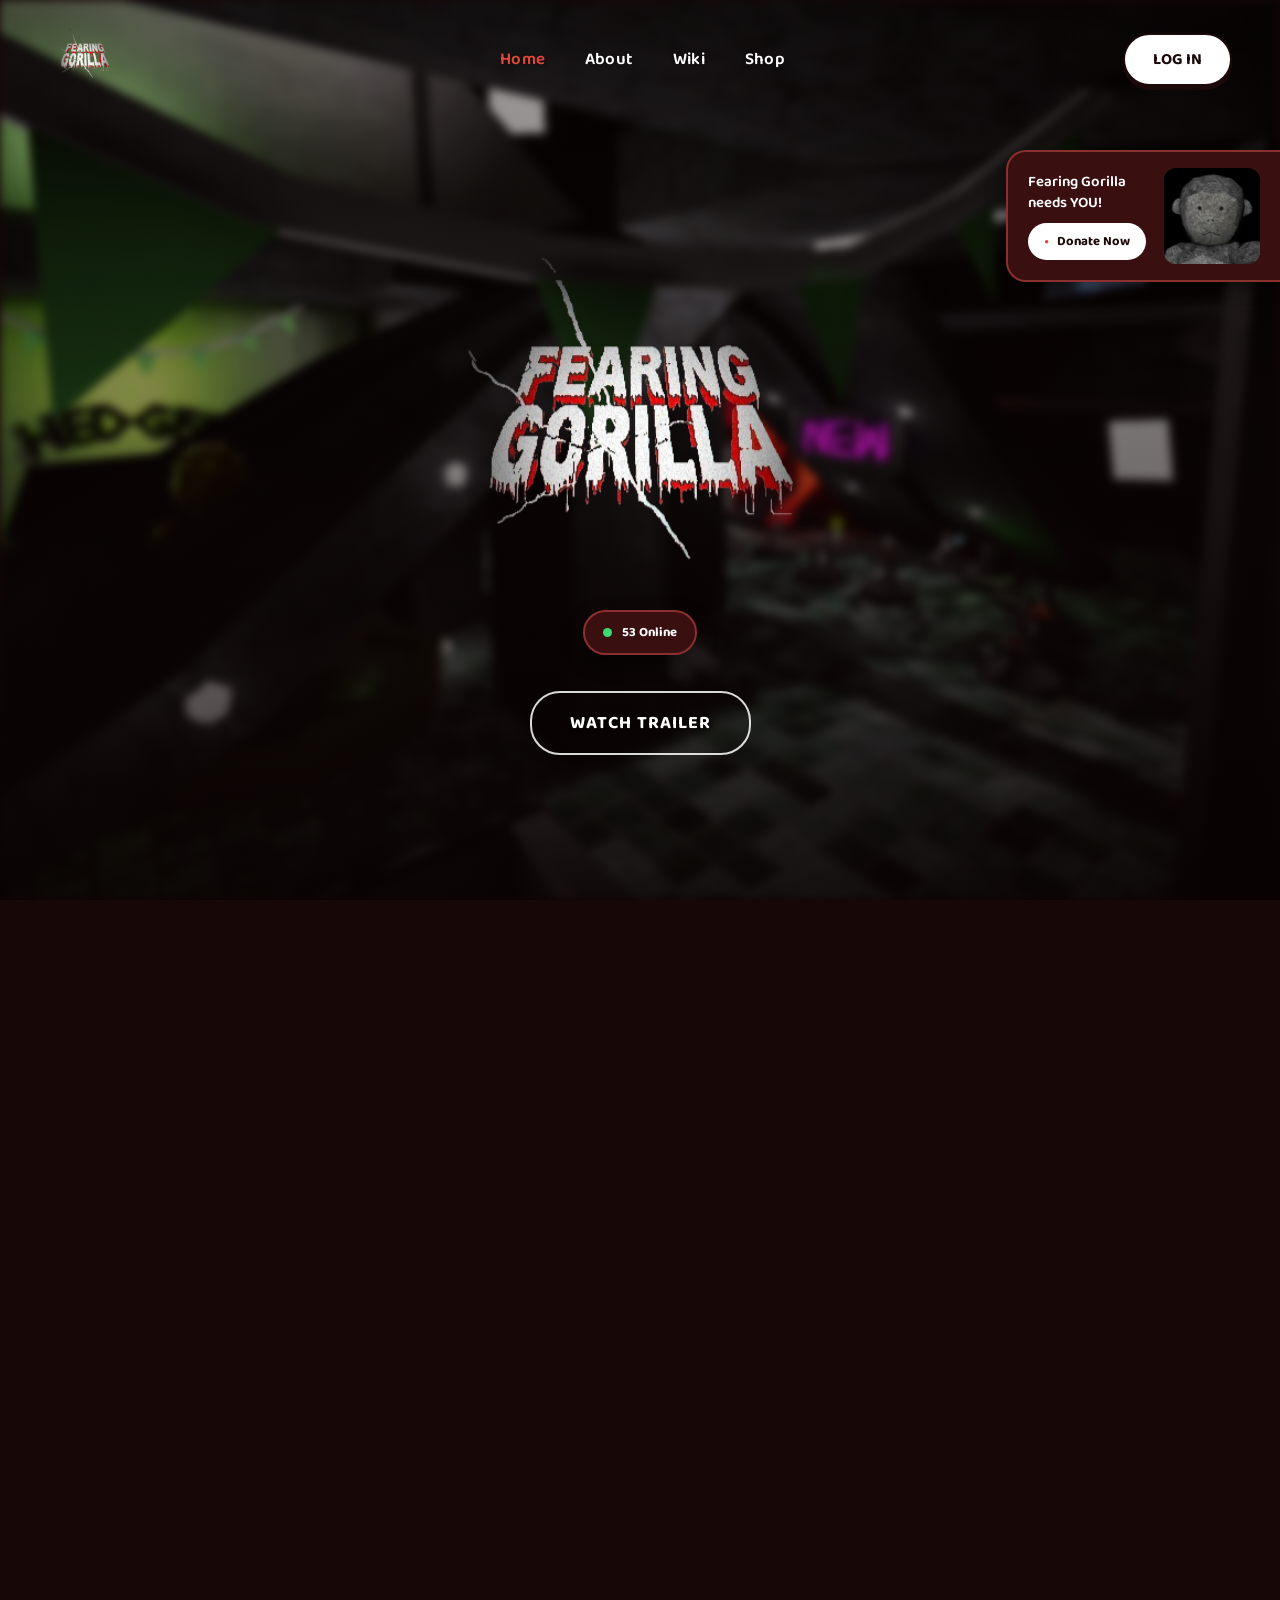
==== commit dcdaf660: "fix smth" ====
--- a/index.html
+++ b/index.html
@@ -20,6 +20,7 @@
   <button class="menu-toggle" aria-label="Open menu">☰</button>
 
   <ul class="nav-links">
+    <li class="nav-close-item"><button class="menu-toggle" aria-label="Close menu">☰</button></li>
     <li><a href="index.html" class="active">Home</a></li>
     <li><a href="about.html">About</a></li>
     <li><a href="wiki.html">Wiki</a></li>
--- a/css/style.css
+++ b/css/style.css
@@ -18,6 +18,7 @@
 
 html {
   scroll-behavior: smooth;
+  overflow-x: hidden;
 }
 
 .resize-animation-stopper * {
@@ -109,6 +110,10 @@
   width: min(92%, 1100px);
   padding: 10px 26px;
   border-radius: 999px;
+}
+
+.navbar.scrolled .nav-right {
+  margin-right: -14px;
 }
 
 .navbar.scrolled::before {
@@ -203,6 +208,7 @@
   align-items: center;
   gap: 18px;
   flex-shrink: 0;
+  transition: margin-right 0.4s cubic-bezier(0.4, 0, 0.2, 1);
 }
 
 .login-btn {
@@ -522,6 +528,78 @@
   animation: rise-in 0.7s cubic-bezier(0.16, 1, 0.3, 1) 0.32s both;
 }
 
+.wip-section {
+  position: relative;
+  z-index: 1;
+  min-height: 100vh;
+  overflow: hidden;
+  background: var(--body-bg);
+}
+
+.tape-strip {
+  position: absolute;
+  top: 50%;
+  left: 50%;
+  width: 160vw;
+  height: 78px;
+  transform: translate(-50%, -50%) rotate(-5deg);
+  display: flex;
+  align-items: center;
+  justify-content: center;
+  background-image: repeating-linear-gradient(-45deg, #f4c400 0 36px, #111111 36px 72px);
+  border-top: 4px solid #111111;
+  border-bottom: 4px solid #111111;
+  box-shadow: 0 10px 30px rgba(0, 0, 0, 0.6);
+  animation: stripe-move 3.2s linear infinite;
+}
+
+@keyframes stripe-move {
+  from { background-position: 0 0; }
+  to { background-position: 101.82px 0; }
+}
+
+.tape-text {
+  font-family: "Baloo 2", sans-serif;
+  font-weight: 800;
+  font-size: clamp(14px, 2.2vw, 24px);
+  letter-spacing: 1.5px;
+  text-transform: uppercase;
+  color: #f4c400;
+  background: rgba(10, 3, 3, 0.88);
+  padding: 10px 26px;
+  border-radius: 6px;
+  white-space: nowrap;
+}
+
+.wip-section .back-btn {
+  position: absolute;
+  top: calc(50% + 100px);
+  left: 50%;
+  transform: translateX(-50%);
+  display: inline-block;
+  font-family: "Baloo 2", sans-serif;
+  font-weight: 700;
+  font-size: 15px;
+  color: #111111;
+  background: #f4c400;
+  border: 2px solid #111111;
+  border-radius: 999px;
+  padding: 10px 22px;
+  text-decoration: none;
+  box-shadow: 0 4px 0 #111111;
+  transition: transform 0.2s cubic-bezier(0.34, 1.56, 0.64, 1), box-shadow 0.2s ease;
+}
+
+.wip-section .back-btn:hover {
+  transform: translateX(-50%) translateY(-3px);
+  box-shadow: 0 7px 0 #111111;
+}
+
+.wip-section .back-btn:active {
+  transform: translateX(-50%) translateY(1px);
+  box-shadow: 0 2px 0 #111111;
+}
+
 .page-section {
   position: relative;
   padding: 100px 48px;
@@ -575,7 +653,7 @@
   display: flex;
   align-items: flex-start;
   width: max-content;
-  animation: slide-track 65s linear infinite;
+  animation: slide-track 105s linear infinite;
 }
 .photo-slider .slide-item {
   display: flex;
@@ -815,7 +893,7 @@
     gap: 28px;
     padding: 40px;
     z-index: 140;
-    transform: translateX(100%);
+    transform: translateX(calc(100% + 30px));
     transition: none;
   }
 
@@ -829,6 +907,16 @@
 
   .nav-links a {
     font-size: 20px;
+  }
+
+  .nav-close-item {
+    position: absolute;
+    top: 18px;
+    right: 18px;
+  }
+
+  .nav-close-item .menu-toggle {
+    transform: none;
   }
 
   .nav-links li {
@@ -847,6 +935,7 @@
   .nav-links.open li:nth-child(3) { transition-delay: 0.15s; }
   .nav-links.open li:nth-child(4) { transition-delay: 0.2s; }
   .nav-links.open li:nth-child(5) { transition-delay: 0.25s; }
+  .nav-links.open li:nth-child(6) { transition-delay: 0.3s; }
 
   .nav-login-item {
     display: block;
@@ -911,6 +1000,20 @@
   .page-hero {
     padding: calc(var(--nav-height) + 40px) 24px 60px 24px;
   }
+
+  .tape-strip {
+    height: 56px;
+  }
+
+  .tape-text {
+    font-size: 12px;
+    padding: 8px 18px;
+  }
+
+  .wip-section .back-btn {
+    font-size: 13px;
+    padding: 8px 16px;
+  }
 }
 
 @media (max-width: 480px) {
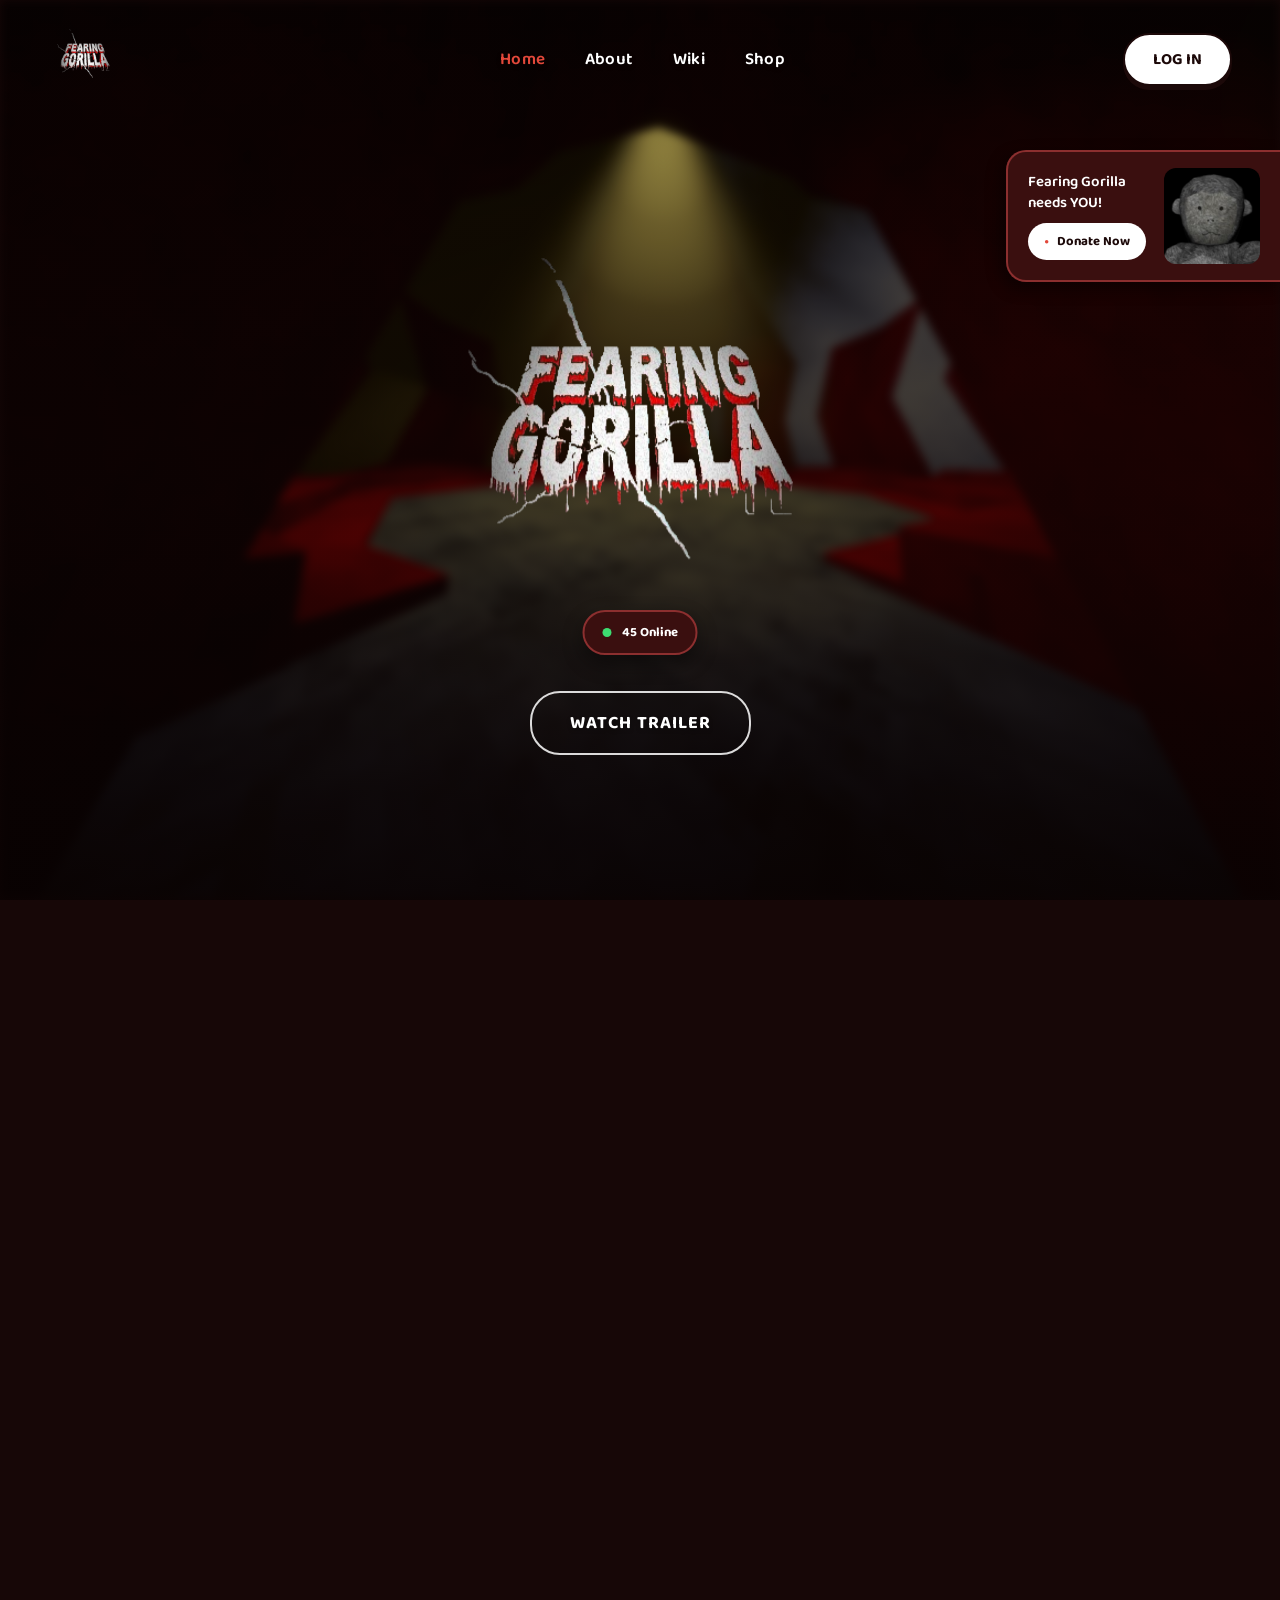
==== commit c53c4088: "took like 2 hours ot fix hte navbar" ====
--- a/index.html
+++ b/index.html
@@ -11,6 +11,8 @@
 <link rel="icon" href="images/fg.WEBP" type="image/webp">
 </head>
 <body>
+
+<div id="navSentinel" aria-hidden="true" style="position:absolute; top:0; left:0; width:1px; height:1px; pointer-events:none;"></div>
 
 <nav class="navbar" id="navbar">
   <div class="logo-badge">
--- a/css/style.css
+++ b/css/style.css
@@ -879,6 +879,14 @@
     height: 40px;
   }
 
+  .navbar.scrolled > .menu-toggle {
+    transform: translateX(-10px);
+  }
+
+  .navbar.scrolled > .menu-toggle.is-open {
+    transform: translateX(-10px) rotate(90deg);
+  }
+
   .nav-links {
     position: fixed;
     top: 0;
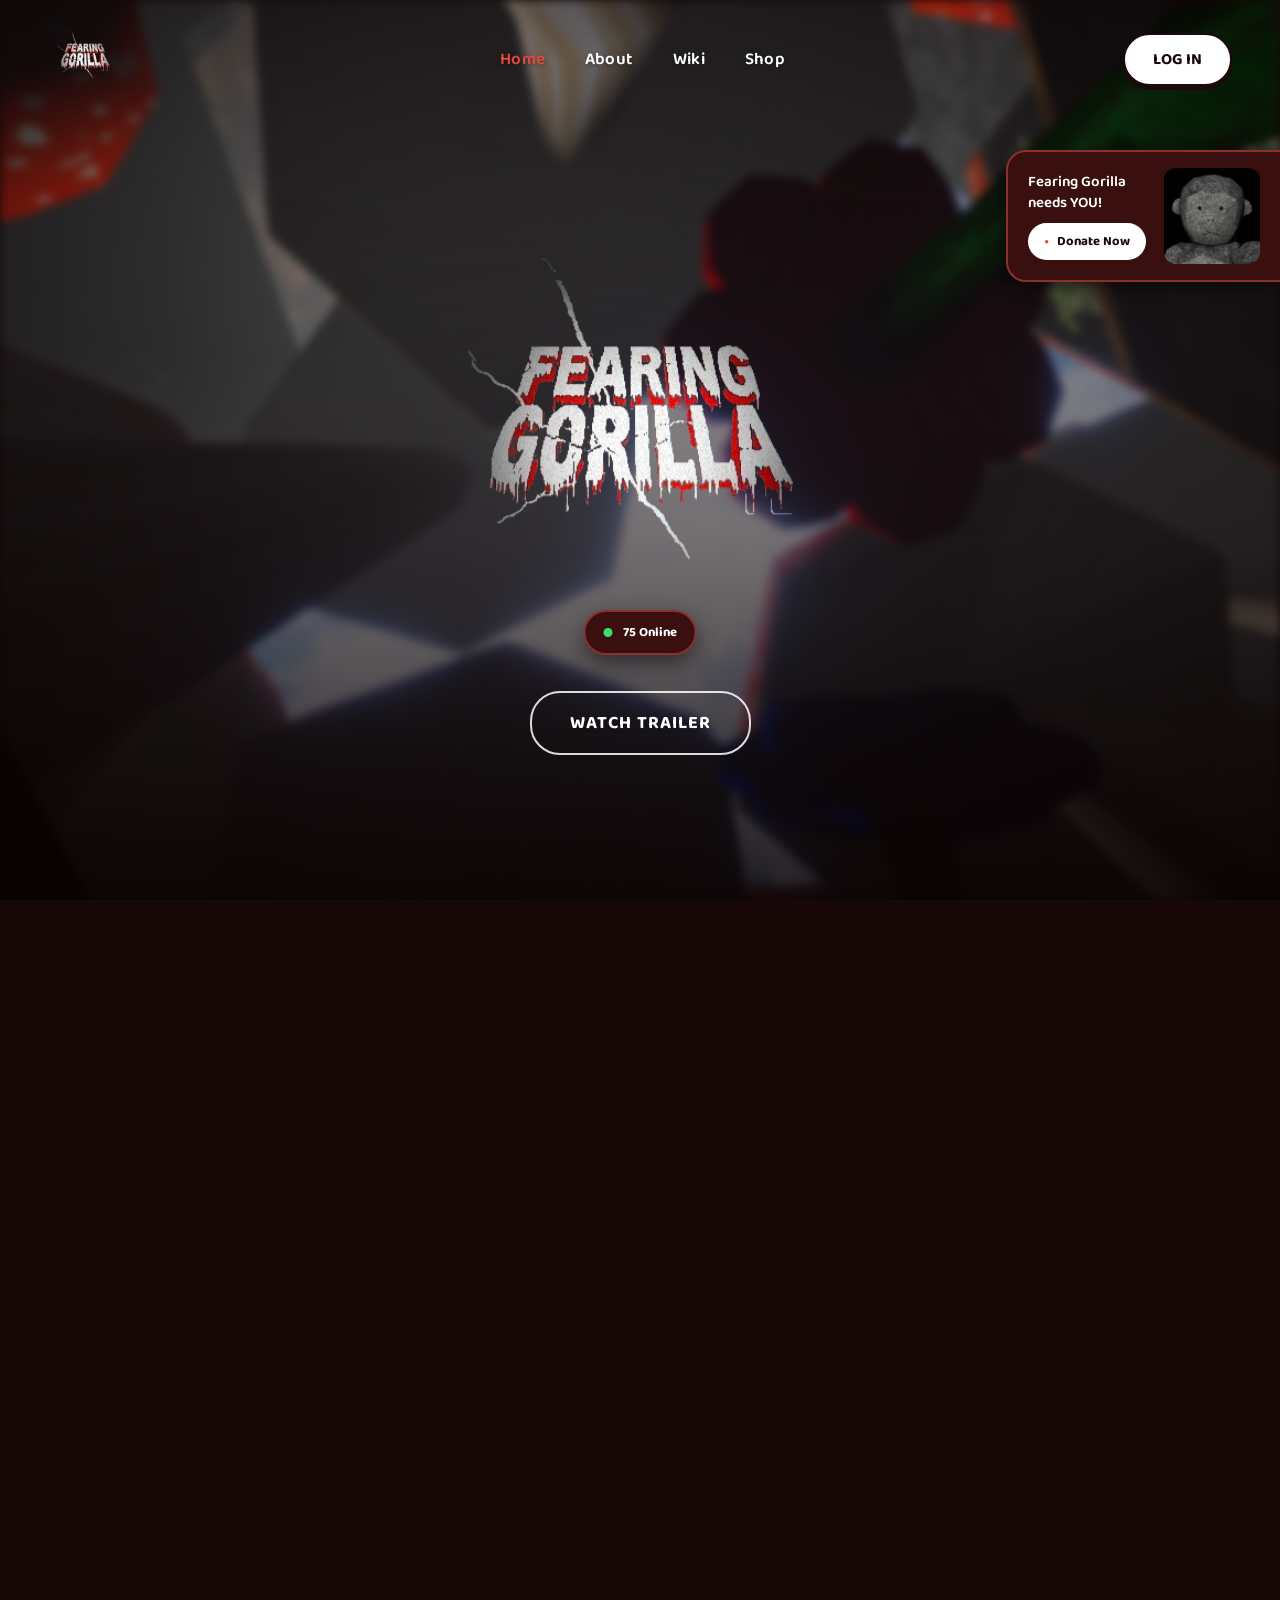
==== commit fbd35138: "no doney yeet" ====
--- a/index.html
+++ b/index.html
@@ -9,9 +9,10 @@
 <link href="https://fonts.googleapis.com/css2?family=Baloo+2:wght@500;600;700;800&family=Nunito:wght@400;600;700;800&display=swap" rel="stylesheet">
 <link rel="stylesheet" href="css/style.css">
 <link rel="icon" href="images/fg.WEBP" type="image/webp">
+<script src="https://soufianodev.github.io/Toast-JS/libs/js/v2.1.0-beta/Toast.js"></script>
 </head>
 <body>
-
+<div id="toast-notification" class="toast-notification"></div>
 <div id="navSentinel" aria-hidden="true" style="position:absolute; top:0; left:0; width:1px; height:1px; pointer-events:none;"></div>
 
 <nav class="navbar" id="navbar">
@@ -27,11 +28,11 @@
     <li><a href="about.html">About</a></li>
     <li><a href="wiki.html">Wiki</a></li>
     <li><a href="https://your-shop-link.com" target="_blank" rel="noopener">Shop</a></li>
-    <li class="nav-login-item"><button class="login-btn">LOG IN</button></li>
+    <li class="nav-login-item"><button class="login-btn" onclick="Login()">LOG IN</button></li>
   </ul>
 
   <div class="nav-right">
-    <button class="login-btn">LOG IN</button>
+    <button class="login-btn" onclick="Login()">LOG IN</button>
   </div>
 </nav>
 
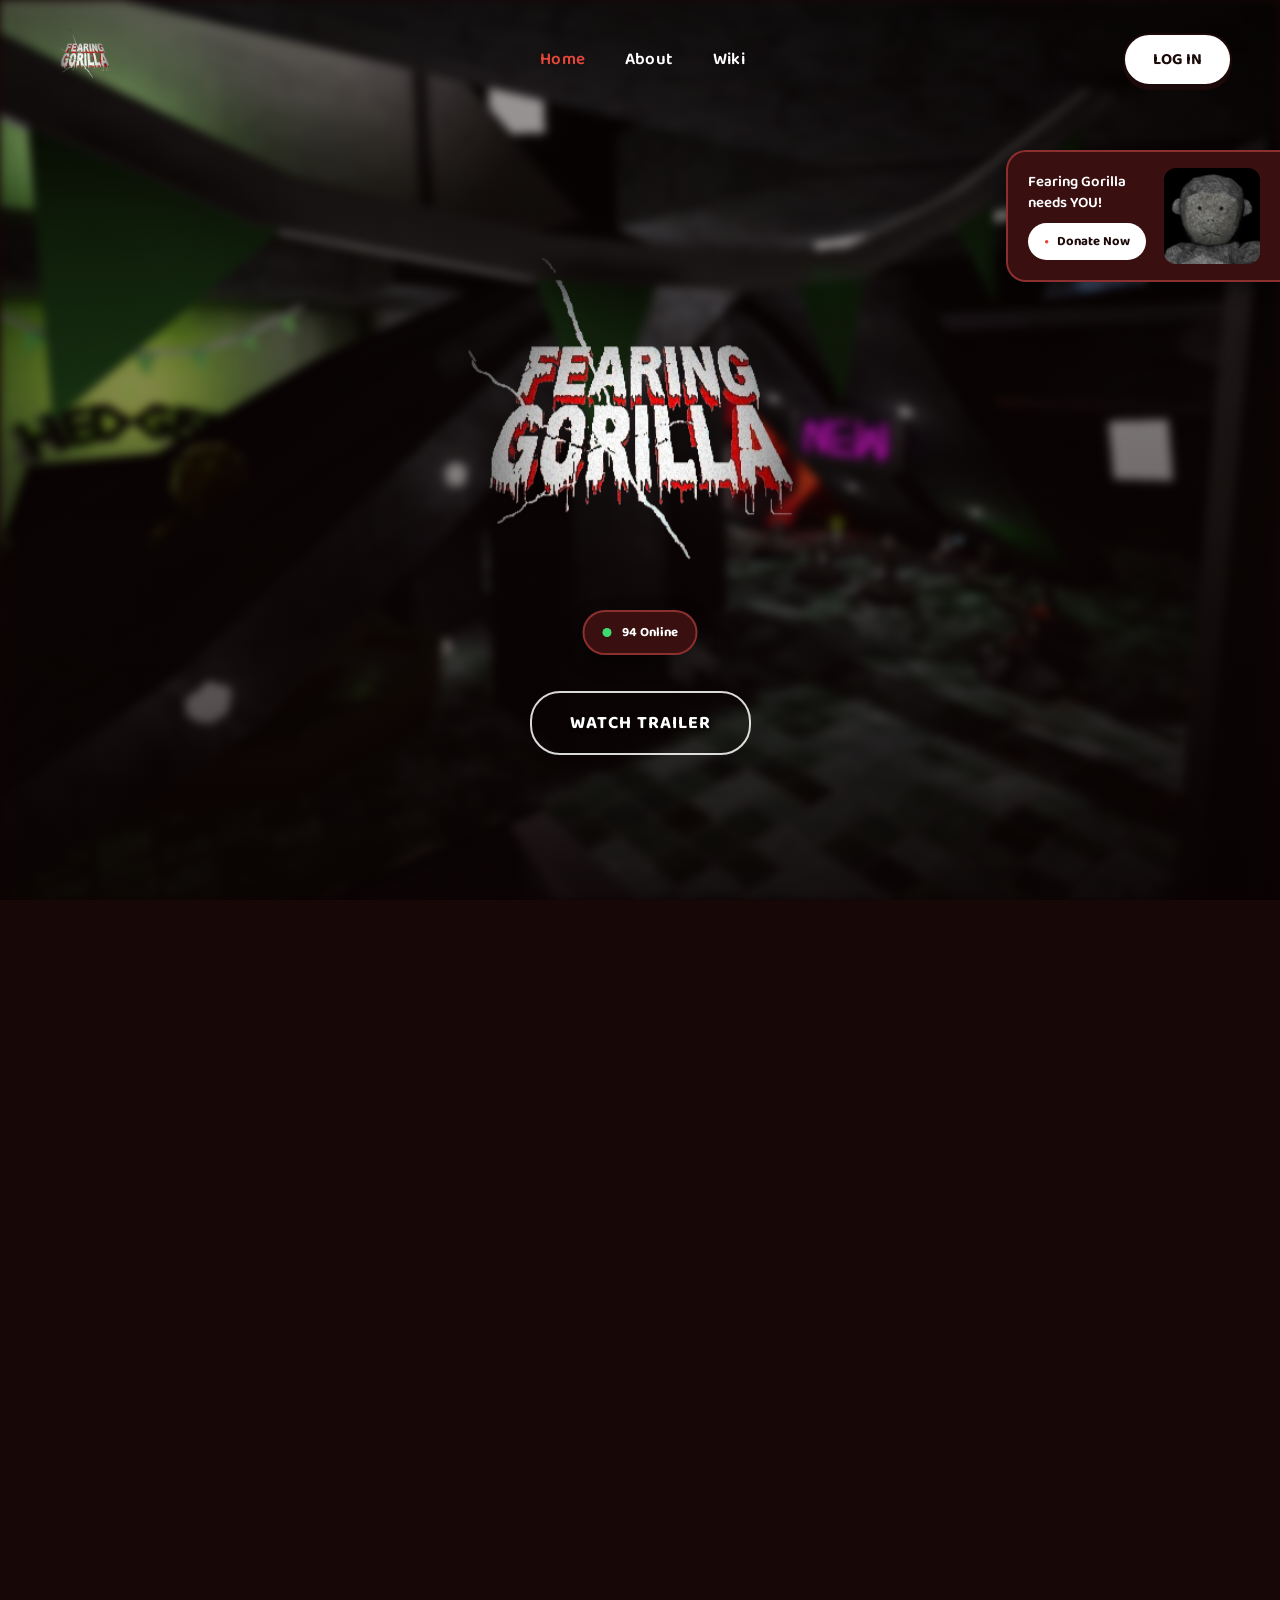
==== commit fb6fc8c9: "remove shop" ====
--- a/index.html
+++ b/index.html
@@ -27,7 +27,6 @@
     <li><a href="index.html" class="active">Home</a></li>
     <li><a href="about.html">About</a></li>
     <li><a href="wiki.html">Wiki</a></li>
-    <li><a href="https://your-shop-link.com" target="_blank" rel="noopener">Shop</a></li>
     <li class="nav-login-item"><button class="login-btn" onclick="Login()">LOG IN</button></li>
   </ul>
 
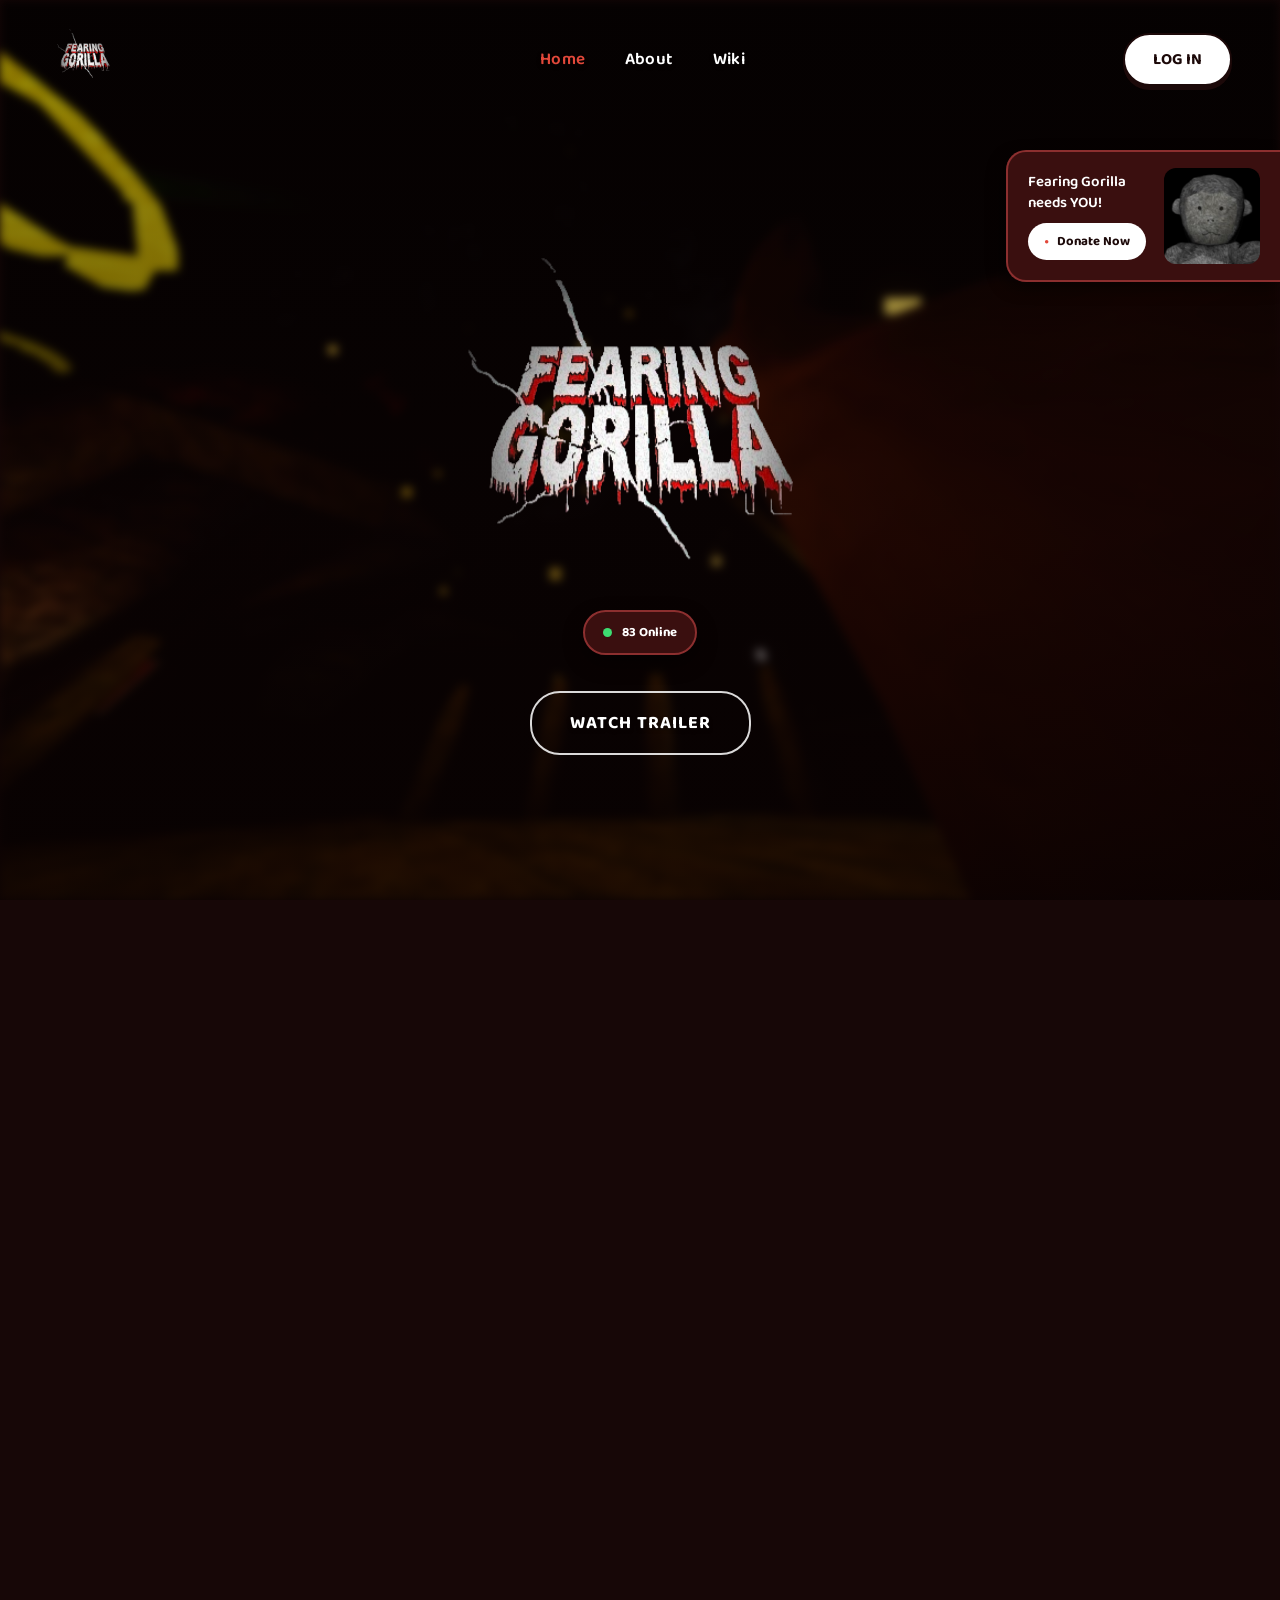
==== commit edd12184: "Update index.html" ====
--- a/index.html
+++ b/index.html
@@ -80,16 +80,16 @@
     </div>
     <div class="info-slots">
       <div class="feature-card reveal-item">
-        <div class="image-slot">IMAGE SLOT<br>gameplay screenshot</div>
-        <div class="feature-text">Add gameplay description here</div>
+        <div class="image-slot"></div>
+        <div class="feature-text"></div>
       </div>
       <div class="feature-card reveal-item">
-        <div class="image-slot">IMAGE SLOT<br>movement / locomotion shot</div>
-        <div class="feature-text">Add locomotion / movement details here</div>
+        <div class="image-slot"></div>
+        <div class="feature-text"></div>
       </div>
       <div class="feature-card reveal-item">
-        <div class="image-slot">IMAGE SLOT<br>environment / world shot</div>
-        <div class="feature-text">Add world / environment details here</div>
+        <div class="image-slot"></div>
+        <div class="feature-text"></div>
       </div>
     </div>
   </div>
